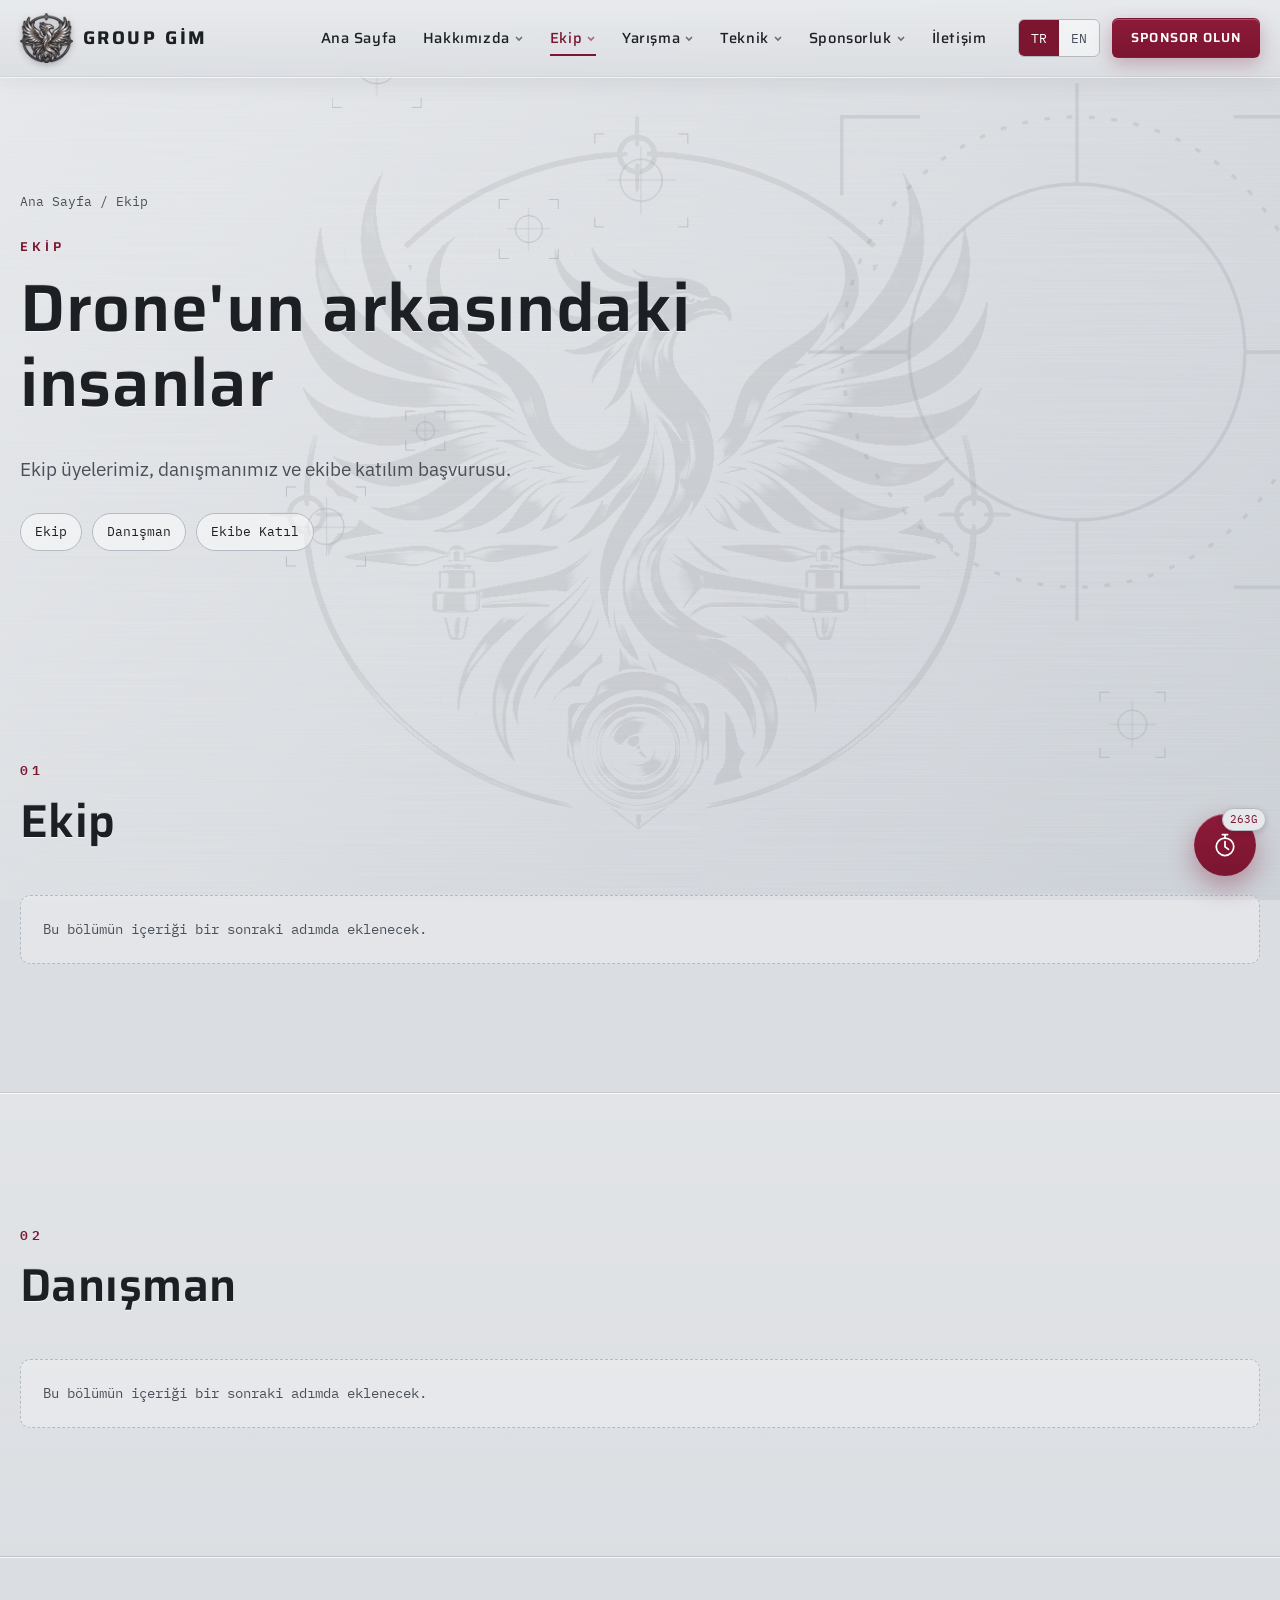
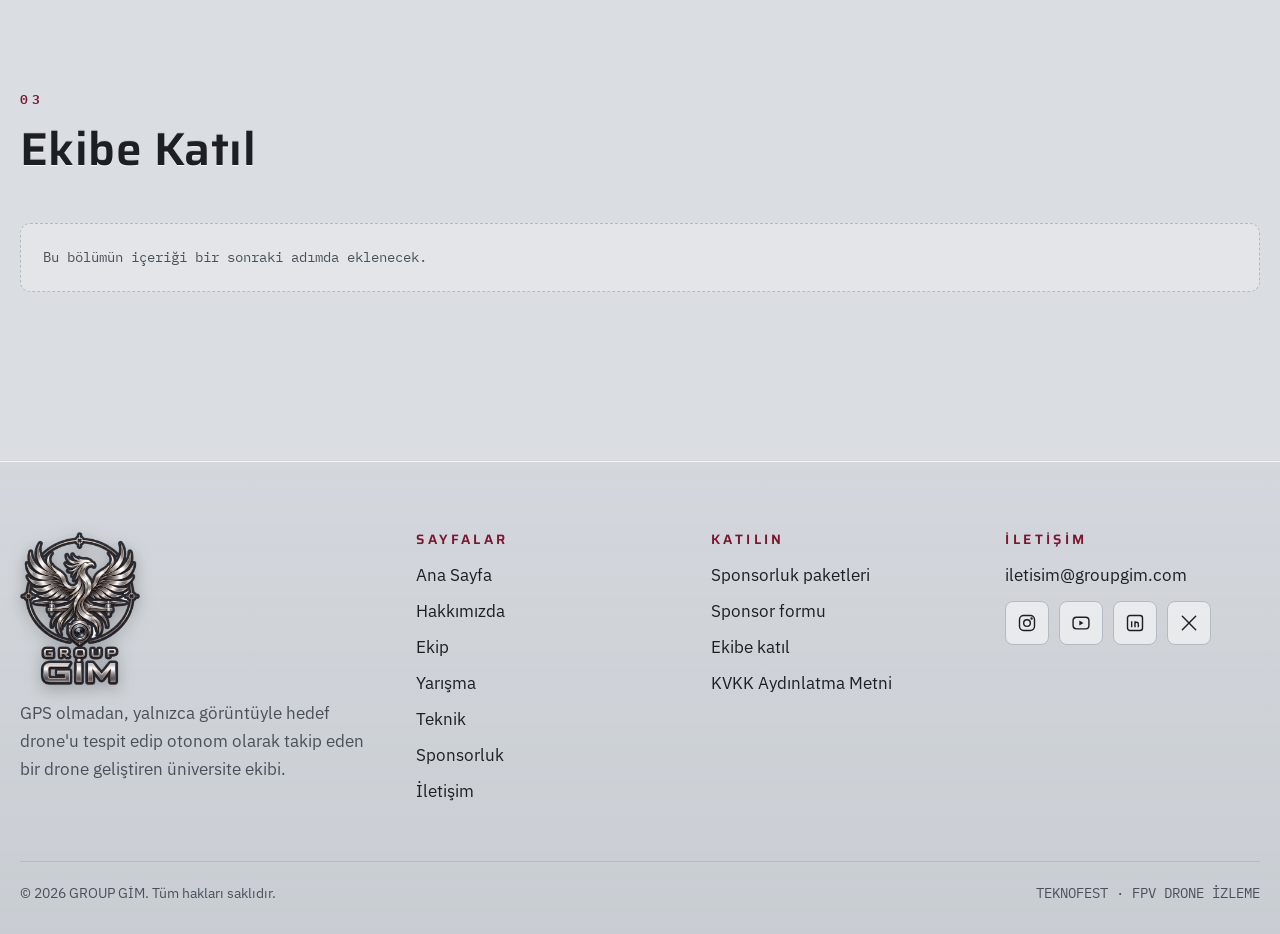
==== ekip.html @ 303fec77 "Website update" ====
<!doctype html>
<html lang="tr" data-lang="tr" class="no-js">
<head>
  <meta charset="utf-8">
  <meta name="viewport" content="width=device-width, initial-scale=1">
  <title data-en="Team — GROUP GİM">Ekip — GROUP GİM</title>
  <meta name="description" content="Ekip üyelerimiz, danışmanımız ve ekibe katılım başvurusu." data-en-content="Our team members, our advisor and how to join us.">
  <link rel="icon" type="image/png" href="assets/favicon-64.png">
  <link rel="apple-touch-icon" href="assets/apple-touch-icon.png">
  <link rel="preconnect" href="https://fonts.googleapis.com">
  <link rel="preconnect" href="https://fonts.gstatic.com" crossorigin>
  <link rel="stylesheet" href="https://fonts.googleapis.com/css2?family=IBM+Plex+Mono:wght@400;500&family=IBM+Plex+Sans:wght@400;500;600&family=Saira:wght@500;600;700&display=swap">
  <link rel="stylesheet" href="css/style.css">
  <script src="js/site.js" defer></script>
</head>
<body data-page="team">
<header id="site-header"></header>

<main>
  <section class="page-hero">
    <svg class="big-reticle" viewBox="0 0 100 100" fill="none" stroke="currentColor" stroke-width=".6" aria-hidden="true"><circle cx="50" cy="50" r="30"/><circle cx="50" cy="50" r="42" stroke-dasharray="1 3"/><path d="M50 2v18M50 80v18M2 50h18M80 50h18"/><path d="M8 22V8h14M78 8h14v14M92 78v14H78M22 92H8V78"/></svg>
    <div class="container">
      <nav class="breadcrumb" aria-label="Konum" data-en-aria-label="Breadcrumb"><a href="index.html" data-en="Home">Ana Sayfa</a> / <span data-en="Team">Ekip</span></nav>
      <span class="eyebrow" data-en="Team">Ekip</span>
      <h1 data-en="The people behind the drone">Drone'un arkasındaki insanlar</h1>
      <p class="lead" data-en="Our team members, our advisor and how to join us.">Ekip üyelerimiz, danışmanımız ve ekibe katılım başvurusu.</p>
      <div class="subnav"><a href="#ekip" data-en="Team">Ekip</a><a href="#danisman" data-en="Advisor">Danışman</a><a href="#ekibe-katil" data-en="Join the Team">Ekibe Katıl</a></div>
    </div>
  </section>

  <section class="section" id="ekip">
    <div class="container">
      <div class="section-head" data-reveal>
        <span class="eyebrow mono">01</span>
        <h2 data-en="Team">Ekip</h2>
      </div>
      <div class="todo" data-reveal data-en="This section will be filled in the next step.">Bu bölümün içeriği bir sonraki adımda eklenecek.</div>
    </div>
  </section>
  <section class="section section--alt" id="danisman">
    <div class="container">
      <div class="section-head" data-reveal>
        <span class="eyebrow mono">02</span>
        <h2 data-en="Advisor">Danışman</h2>
      </div>
      <div class="todo" data-reveal data-en="This section will be filled in the next step.">Bu bölümün içeriği bir sonraki adımda eklenecek.</div>
    </div>
  </section>
  <section class="section" id="ekibe-katil">
    <div class="container">
      <div class="section-head" data-reveal>
        <span class="eyebrow mono">03</span>
        <h2 data-en="Join the Team">Ekibe Katıl</h2>
      </div>
      <div class="todo" data-reveal data-en="This section will be filled in the next step.">Bu bölümün içeriği bir sonraki adımda eklenecek.</div>
    </div>
  </section>
</main>

<footer id="site-footer"></footer>
</body>
</html>
---- css/style.css ----
/* =========================================================
   GROUP GİM — Tasarım sistemi
   Fırçalanmış çelik zemin + koyu kiraz vurgu
   ========================================================= */

:root {
  /* Çelik tonları */
  --steel-light: #E6E8EB;
  --steel: #DADDE1;
  --steel-dark: #C9CED5;
  --border: #B4BAC2;
  --iron: #8E959E;          /* sadece ikon / süs için (metin için kontrast yetersiz) */
  --text-muted: #4A5059;    /* ikincil metin */
  --graphite: #1C1F24;      /* ana metin */

  /* Vurgu */
  --cherry: #7B1530;
  --cherry-hover: #5E0F24;
  --cherry-tint: #F1E3E7;

  /* Yazı tipleri */
  --font-head: "Saira", "Segoe UI", sans-serif;
  --font-body: "IBM Plex Sans", "Segoe UI", sans-serif;
  --font-mono: "IBM Plex Mono", ui-monospace, monospace;

  /* Ölçüler */
  --container: 1240px;
  --radius: 10px;
  --header-h: 76px;
  --ease: cubic-bezier(.2, .7, .2, 1);

  /* Fırçalanmış metal dokusu (SVG gürültü, yatay çizgiler) */
  --brushed: url("data:image/svg+xml,%3Csvg xmlns='http://www.w3.org/2000/svg' width='700' height='700'%3E%3Cfilter id='n'%3E%3CfeTurbulence type='fractalNoise' baseFrequency='0.003 0.85' numOctaves='2' seed='7' stitchTiles='stitch'/%3E%3CfeColorMatrix type='saturate' values='0'/%3E%3C/filter%3E%3Crect width='100%25' height='100%25' filter='url(%23n)' opacity='0.55'/%3E%3C/svg%3E");
}

/* ---------- Temel ---------- */
*, *::before, *::after { box-sizing: border-box; }
html { scroll-behavior: smooth; scroll-padding-top: calc(var(--header-h) + 16px); }
body {
  margin: 0;
  font-family: var(--font-body);
  font-size: 17px;
  line-height: 1.65;
  color: var(--graphite);
  background-color: var(--steel);
  background-image:
    var(--brushed),
    linear-gradient(135deg, var(--steel-light) 0%, var(--steel) 45%, var(--steel-dark) 100%);
  background-attachment: fixed;
  background-blend-mode: soft-light, normal;
  -webkit-font-smoothing: antialiased;
  overflow-x: hidden;
}
img { max-width: 100%; display: block; }
[hidden] { display: none !important; }
a { color: var(--cherry); text-decoration: none; }
a:hover { color: var(--cherry-hover); }
:focus-visible { outline: 2px solid var(--cherry); outline-offset: 3px; border-radius: 4px; }

h1, h2, h3, h4 {
  font-family: var(--font-head);
  font-weight: 600;
  line-height: 1.12;
  margin: 0 0 .5em;
  letter-spacing: .01em;
  /* kazınmış metal etkisi */
  text-shadow: 0 1px 0 rgba(255,255,255,.75), 0 -1px 0 rgba(0,0,0,.08);
}
h1 { font-size: clamp(2.4rem, 5.2vw, 4.4rem); }
h2 { font-size: clamp(1.9rem, 3.6vw, 3rem); }
h3 { font-size: 1.3rem; }
p { margin: 0 0 1em; }

.container { width: min(100% - 32px, var(--container)); margin-inline: auto; }
.section { position: relative; padding: clamp(72px, 10vw, 140px) 0; }
.section--tight { padding: clamp(48px, 7vw, 96px) 0; }
.section--alt {
  background: linear-gradient(180deg, rgba(255,255,255,.22), rgba(255,255,255,.06));
}
/* İşlenmiş metal ayırıcı çizgi */
.section + .section::before {
  content: ""; position: absolute; top: 0; left: 0; right: 0; height: 2px;
  background: linear-gradient(180deg, rgba(28,31,36,.14) 0 1px, rgba(255,255,255,.8) 1px 2px);
}

.eyebrow {
  display: inline-block;
  font-family: var(--font-head);
  font-size: .8rem; font-weight: 600;
  letter-spacing: .3em; text-transform: uppercase;
  color: var(--cherry);
  margin-bottom: 14px;
}
.lead { font-size: 1.2rem; color: var(--text-muted); max-width: 640px; }
.muted { color: var(--text-muted); }
.mono { font-family: var(--font-mono); }
.center { text-align: center; }
.center .lead { margin-inline: auto; }
.section-head { margin-bottom: 48px; }

/* ---------- Butonlar ---------- */
.btn {
  position: relative; overflow: hidden;
  display: inline-flex; align-items: center; gap: 10px;
  min-height: 48px; padding: 12px 26px;
  font-family: var(--font-head); font-weight: 600; font-size: .95rem;
  letter-spacing: .08em; text-transform: uppercase;
  border-radius: 6px; border: 1.5px solid transparent;
  cursor: pointer; transition: background .25s, color .25s, transform .25s var(--ease), box-shadow .25s;
}
.btn--primary {
  background: linear-gradient(180deg, #8C1A38, var(--cherry));
  color: #fff;
  box-shadow: inset 0 1px 0 rgba(255,255,255,.25), 0 6px 18px rgba(123,21,48,.28);
}
.btn--primary:hover { background: var(--cherry-hover); color: #fff; transform: translateY(-2px); }
/* metalik parlama */
.btn--primary::after {
  content: ""; position: absolute; top: 0; bottom: 0; left: -60%; width: 40%;
  background: linear-gradient(100deg, transparent, rgba(255,255,255,.35), transparent);
  transform: skewX(-20deg); transition: left .6s var(--ease);
}
.btn--primary:hover::after { left: 130%; }
.btn--ghost {
  background: linear-gradient(180deg, var(--steel-light), var(--steel));
  color: var(--cherry); border-color: var(--cherry);
  box-shadow: inset 0 1px 0 #fff;
}
.btn--ghost:hover { background: var(--cherry-tint); color: var(--cherry-hover); transform: translateY(-2px); }
.btn--sm { min-height: 40px; padding: 8px 18px; font-size: .82rem; }
.btn-row { display: flex; flex-wrap: wrap; gap: 14px; }

/* ---------- Paneller / kartlar ---------- */
.panel {
  position: relative;
  background: linear-gradient(180deg, #EEF0F2, #E1E4E8);
  border: 1px solid var(--border);
  border-radius: var(--radius);
  box-shadow: inset 0 1px 0 #fff, 0 8px 22px rgba(28,31,36,.08);
  padding: 28px;
  transition: transform .35s var(--ease), box-shadow .35s;
}
.panel::before { /* üst kenar kiraz çizgi (hover) */
  content: ""; position: absolute; left: 14px; right: 14px; top: -1px; height: 2px;
  background: var(--cherry); border-radius: 2px;
  transform: scaleX(0); transition: transform .35s var(--ease);
}
.panel--hover:hover { transform: translateY(-4px); box-shadow: inset 0 1px 0 #fff, 0 16px 34px rgba(28,31,36,.14); }
.panel--hover:hover::before { transform: scaleX(1); }
.panel--hover::after {   /* üzerine gelince kilitlenen köşe çerçeveleri */
  content: ""; position: absolute; inset: -16px; pointer-events: none; opacity: 0;
  --c: var(--cherry); --l: 16px; --t: 2px;
  background:
    linear-gradient(var(--c), var(--c)) top left / var(--l) var(--t),
    linear-gradient(var(--c), var(--c)) top left / var(--t) var(--l),
    linear-gradient(var(--c), var(--c)) top right / var(--l) var(--t),
    linear-gradient(var(--c), var(--c)) top right / var(--t) var(--l),
    linear-gradient(var(--c), var(--c)) bottom left / var(--l) var(--t),
    linear-gradient(var(--c), var(--c)) bottom left / var(--t) var(--l),
    linear-gradient(var(--c), var(--c)) bottom right / var(--l) var(--t),
    linear-gradient(var(--c), var(--c)) bottom right / var(--t) var(--l);
  background-repeat: no-repeat;
  transition: inset .3s cubic-bezier(.2,.9,.3,1.3), opacity .3s;
}
.panel--hover:hover::after { inset: -7px; opacity: 1; }

.grid { display: grid; gap: 24px; }
.grid-2 { grid-template-columns: repeat(2, minmax(0, 1fr)); }
.grid-3 { grid-template-columns: repeat(3, minmax(0, 1fr)); }
.grid-4 { grid-template-columns: repeat(4, minmax(0, 1fr)); }

.chip {
  display: inline-flex; align-items: center; gap: 8px;
  padding: 6px 14px; border-radius: 999px;
  font-family: var(--font-mono); font-size: .85rem;
  background: rgba(255,255,255,.55); border: 1px solid var(--border);
}
.chip--cherry { background: var(--cherry-tint); border-color: #D9B5C0; color: var(--cherry); }

/* Köşe parantezleri (takip kutusu) */
.brk {
  --c: var(--graphite); --l: 18px; --t: 2px;
  background:
    linear-gradient(var(--c), var(--c)) top left / var(--l) var(--t),
    linear-gradient(var(--c), var(--c)) top left / var(--t) var(--l),
    linear-gradient(var(--c), var(--c)) top right / var(--l) var(--t),
    linear-gradient(var(--c), var(--c)) top right / var(--t) var(--l),
    linear-gradient(var(--c), var(--c)) bottom left / var(--l) var(--t),
    linear-gradient(var(--c), var(--c)) bottom left / var(--t) var(--l),
    linear-gradient(var(--c), var(--c)) bottom right / var(--l) var(--t),
    linear-gradient(var(--c), var(--c)) bottom right / var(--t) var(--l);
  background-repeat: no-repeat;
}

/* Görsel yer tutucu */
.ph {
  position: relative;
  display: flex; flex-direction: column; align-items: center; justify-content: center; gap: 10px;
  border-radius: 6px;
  background-color: #CDD1D7;
  box-shadow: inset 0 2px 8px rgba(28,31,36,.18), inset 0 -1px 0 rgba(255,255,255,.6);
  color: var(--text-muted); font-family: var(--font-mono); font-size: .8rem; text-align: center;
  padding: 16px;
}
.ph::after { content: ""; position: absolute; inset: 10px; pointer-events: none; }
.ph.brk { --c: var(--text-muted); background-color: #CDD1D7; }
.ph svg { width: 34px; height: 34px; stroke: var(--text-muted); }
/* Fotoğraf gelene kadar: isim baş harfleri */
.avatar {
  --c: var(--cherry); --l: 20px; --t: 2px;
  position: relative; display: flex; align-items: center; justify-content: center;
  border-radius: 6px; overflow: hidden;
  background-color: #D3D7DC;
  box-shadow: inset 0 2px 10px rgba(28,31,36,.16), inset 0 -1px 0 rgba(255,255,255,.7);
}
.avatar::before {   /* arkada silik nişangâh */
  content: ""; position: absolute; width: 72%; aspect-ratio: 1; border-radius: 50%;
  border: 1px solid rgba(142,149,158,.55);
  background:
    linear-gradient(rgba(142,149,158,.45), rgba(142,149,158,.45)) center / 1px 130% no-repeat,
    linear-gradient(rgba(142,149,158,.45), rgba(142,149,158,.45)) center / 130% 1px no-repeat;
}
.avatar span {
  position: relative;
  font-family: var(--font-head); font-weight: 700; font-size: clamp(2.6rem, 5vw, 4rem);
  letter-spacing: .06em; color: var(--graphite);
  text-shadow: 0 1px 0 rgba(255,255,255,.8), 0 -1px 0 rgba(0,0,0,.12);   /* kazınmış harf */
}
.panel--hover:hover .avatar span { color: var(--cherry); transition: color .3s; }
.ratio-16x9 { aspect-ratio: 16 / 9; }
.ratio-4x5 { aspect-ratio: 4 / 5; }
.ratio-1x1 { aspect-ratio: 1 / 1; }

/* =========================================================
   ÜST MENÜ
   ========================================================= */
.site-header {
  position: sticky; top: 0; z-index: 50;
  height: var(--header-h);
  background: linear-gradient(180deg, rgba(232,234,237,.92), rgba(218,221,225,.88));
  backdrop-filter: blur(10px) saturate(1.1);
  -webkit-backdrop-filter: blur(10px) saturate(1.1);
  box-shadow: 0 1px 0 rgba(28,31,36,.16), 0 2px 0 rgba(255,255,255,.7), 0 8px 20px rgba(28,31,36,.06);
}
.site-header .container { height: 100%; display: flex; align-items: center; gap: 20px; }
.brand { display: flex; align-items: center; gap: 10px; color: var(--graphite); flex-shrink: 0; }
.brand img { height: 50px; width: auto; filter: drop-shadow(0 2px 3px rgba(0,0,0,.25)); }
.brand span { font-family: var(--font-head); font-weight: 700; font-size: 1.15rem; letter-spacing: .14em; white-space: nowrap; }
.brand:hover { color: var(--graphite); }

.nav { margin-left: auto; }
.nav > ul { list-style: none; margin: 0; padding: 0; display: flex; gap: 2px; }
.nav li { position: relative; }
.nav-link {
  display: flex; align-items: center; gap: 4px;
  padding: 10px 12px;
  font-family: var(--font-head); font-weight: 500; font-size: .92rem; letter-spacing: .04em;
  color: var(--graphite); position: relative;
}
.nav-link::after {
  content: ""; position: absolute; left: 12px; right: 12px; bottom: 4px; height: 2px;
  background: var(--cherry); transform: scaleX(0); transform-origin: left; transition: transform .3s var(--ease);
}
.nav-link:hover { color: var(--cherry); }
.nav-link:hover::after, .nav-link[aria-current="page"]::after { transform: scaleX(1); }
.nav-link[aria-current="page"] { color: var(--cherry); }
.nav-link .caret { width: 10px; height: 10px; opacity: .6; }

.dropdown {
  position: absolute; top: calc(100% + 4px); left: 0; min-width: 230px;
  list-style: none; margin: 0; padding: 8px;
  background: linear-gradient(180deg, #EEF0F2, #E1E4E8);
  border: 1px solid var(--border); border-radius: 8px;
  box-shadow: inset 0 1px 0 #fff, 0 16px 34px rgba(28,31,36,.16);
  opacity: 0; visibility: hidden; transform: translateY(6px);
  transition: opacity .2s, transform .2s var(--ease), visibility .2s;
}
.nav li:hover > .dropdown, .nav li:focus-within > .dropdown { opacity: 1; visibility: visible; transform: none; }
.dropdown a {
  display: block; padding: 9px 12px; border-radius: 5px;
  font-size: .92rem; color: var(--graphite);
}
.dropdown a:hover { background: var(--cherry-tint); color: var(--cherry); }

.header-actions { display: flex; align-items: center; gap: 12px; }
.lang-toggle {
  display: inline-flex; border: 1px solid var(--border); border-radius: 6px; overflow: hidden;
  background: rgba(255,255,255,.5);
}
.lang-toggle button {
  min-width: 40px; min-height: 36px; border: 0; background: transparent; cursor: pointer;
  font-family: var(--font-mono); font-size: .8rem; color: var(--text-muted);
}
.lang-toggle button[aria-pressed="true"] { background: var(--cherry); color: #fff; }

.menu-btn {
  display: none; width: 46px; height: 46px; border-radius: 6px;
  border: 1px solid var(--border); background: rgba(255,255,255,.5); cursor: pointer;
  align-items: center; justify-content: center;
}
.menu-btn svg { width: 22px; height: 22px; stroke: var(--graphite); }

/* Mobil menü */
.mobile-menu {
  position: fixed; inset: 0; z-index: 60;
  background-color: var(--steel);
  background-image: var(--brushed), linear-gradient(135deg, var(--steel-light), var(--steel-dark));
  background-blend-mode: soft-light, normal;
  padding: 20px 20px 40px; overflow-y: auto;
  transform: translateY(-100%); transition: transform .45s var(--ease);
  visibility: hidden;
}
.mobile-menu.open { transform: none; visibility: visible; }
.mobile-menu .mm-top { display: flex; justify-content: space-between; align-items: center; margin-bottom: 24px; }
.mobile-menu details { border-bottom: 1px solid var(--border); }
.mobile-menu summary, .mobile-menu .mm-link {
  display: flex; justify-content: space-between; align-items: center;
  padding: 16px 4px; list-style: none; cursor: pointer;
  font-family: var(--font-head); font-size: 1.5rem; font-weight: 600; color: var(--graphite);
}
.mobile-menu .mm-link { border-bottom: 1px solid var(--border); }
.mobile-menu summary::-webkit-details-marker { display: none; }
.mobile-menu details ul { list-style: none; margin: 0 0 12px; padding: 0 0 0 8px; }
.mobile-menu details a { display: block; padding: 8px 4px; color: var(--text-muted); }
.mobile-menu .btn { margin-top: 28px; width: 100%; justify-content: center; }

@media (max-width: 1180px) {
  .nav, .header-actions .btn { display: none; }
  .menu-btn { display: inline-flex; }
  .header-actions { margin-left: auto; }
}

/* =========================================================
   ARKA PLAN: SOLGUN ANKA + NİŞANGÂHLAR
   ========================================================= */
.bg-phoenix {
  position: fixed; z-index: -2; pointer-events: none;
  left: 50%; top: 52%;
  height: 82vh; aspect-ratio: 800 / 760; max-width: 96vw;
  transform: translate(-50%, -50%);
  opacity: .075;
  filter: drop-shadow(0 1px 0 rgba(255,255,255,.9));   /* çeliğe kazınmış etkisi */
}
.bg-phoenix img { position: absolute; inset: 0; width: 100%; height: 100%; }
.bg-phoenix .wing-l { transform-origin: 41% 53%; animation: flapL 4.6s ease-in-out infinite; }
.bg-phoenix .wing-r { transform-origin: 59% 53%; animation: flapR 4.6s ease-in-out infinite; }
.bg-phoenix .body   { animation: bob 4.6s ease-in-out infinite; }
@keyframes flapL { 0%,100% { transform: rotate(3deg); } 50% { transform: rotate(-9deg) translateY(4px); } }
@keyframes flapR { 0%,100% { transform: rotate(-3deg); } 50% { transform: rotate(9deg) translateY(4px); } }
@keyframes bob   { 0%,100% { transform: translateY(0); } 50% { transform: translateY(4px); } }

/* Gezinen nişangâhlar */
.reticles { position: fixed; inset: 0; z-index: -1; pointer-events: none; overflow: hidden; }
.ret { position: absolute; left: 0; top: 0; color: rgba(142,149,158,.42); will-change: transform; transition: color .3s; }
.ret i { position: absolute; width: 10px; height: 10px; border: 1.5px solid currentColor; }
.ret i:nth-child(1) { left: 0; top: 0; border-right: 0; border-bottom: 0; }
.ret i:nth-child(2) { right: 0; top: 0; border-left: 0; border-bottom: 0; }
.ret i:nth-child(3) { right: 0; bottom: 0; border-left: 0; border-top: 0; }
.ret i:nth-child(4) { left: 0; bottom: 0; border-right: 0; border-top: 0; }
.ret::before { content: ""; position: absolute; left: 50%; top: 50%; width: 46%; aspect-ratio: 1; transform: translate(-50%,-50%); border: 1px solid currentColor; border-radius: 50%; transition: opacity .3s; }
.ret::after { content: ""; position: absolute; left: 50%; top: 50%; width: 72%; height: 72%; transform: translate(-50%,-50%);
  background: linear-gradient(currentColor,currentColor) center / 1px 100% no-repeat, linear-gradient(currentColor,currentColor) center / 100% 1px no-repeat;
  opacity: .55; transition: opacity .3s; }
.ret b { position: absolute; left: 0; top: -19px; font: 500 10px var(--font-mono); letter-spacing: .2em; color: #fff; background: var(--cherry); padding: 1px 6px; opacity: 0; transition: opacity .2s; }
.ret.lock { color: var(--cherry); }
.ret.lock::before, .ret.lock::after { opacity: 0; }
.ret.lock b { opacity: 1; }

/* =========================================================
   SCROLL ANİMASYONLARI
   ========================================================= */
[data-reveal] { opacity: 0; transform: translateY(28px); transition: opacity .8s var(--ease), transform .8s var(--ease); }
[data-reveal].in { opacity: 1; transform: none; }
[data-reveal-delay="1"] { transition-delay: .1s; }
[data-reveal-delay="2"] { transition-delay: .2s; }
[data-reveal-delay="3"] { transition-delay: .3s; }
[data-reveal-delay="4"] { transition-delay: .4s; }
.no-js [data-reveal] { opacity: 1; transform: none; }

/* =========================================================
   İÇ SAYFA BAŞLIĞI
   ========================================================= */
.page-hero { position: relative; padding: clamp(64px, 9vw, 120px) 0 clamp(48px, 6vw, 80px); overflow: hidden; }
.page-hero .big-reticle {
  position: absolute; right: -6%; top: 50%; width: min(52vw, 560px); transform: translateY(-50%);
  color: var(--iron); opacity: .22; pointer-events: none;
}
.page-hero h1 { max-width: 820px; }
.breadcrumb { font-family: var(--font-mono); font-size: .82rem; color: var(--text-muted); margin-bottom: 18px; }
.breadcrumb a { color: var(--text-muted); }
.breadcrumb a:hover { color: var(--cherry); }
.subnav { display: flex; flex-wrap: wrap; gap: 10px; margin-top: 28px; }
.subnav a { font-family: var(--font-mono); font-size: .82rem; padding: 7px 14px; border-radius: 999px; border: 1px solid var(--border); background: rgba(255,255,255,.5); color: var(--graphite); }
.subnav a:hover { border-color: var(--cherry); color: var(--cherry); }

/* =========================================================
   ALT BİLGİ
   ========================================================= */
.site-footer {
  position: relative; margin-top: 40px; padding: 72px 0 28px;
  background: linear-gradient(180deg, rgba(201,206,213,.35), rgba(180,186,194,.45));
  box-shadow: inset 0 1px 0 rgba(28,31,36,.14), inset 0 2px 0 rgba(255,255,255,.7);
}
.footer-grid { display: grid; grid-template-columns: 1.4fr 1fr 1fr 1fr; gap: 40px; }
.footer-brand img { width: 120px; filter: drop-shadow(0 4px 8px rgba(0,0,0,.25)); margin-bottom: 14px; }
.site-footer h4 { font-size: .85rem; letter-spacing: .25em; text-transform: uppercase; color: var(--cherry); margin-bottom: 14px; text-shadow: none; }
.site-footer ul { list-style: none; margin: 0; padding: 0; }
.site-footer li { margin-bottom: 8px; }
.site-footer a { color: var(--graphite); }
.site-footer a:hover { color: var(--cherry); }
.socials { display: flex; gap: 10px; margin-top: 12px; }
.socials a {
  width: 44px; height: 44px; border-radius: 8px; display: inline-flex; align-items: center; justify-content: center;
  border: 1px solid var(--border); background: rgba(255,255,255,.5);
}
.socials a:hover { border-color: var(--cherry); background: var(--cherry-tint); }
.socials svg { width: 20px; height: 20px; stroke: currentColor; }
.footer-bottom { margin-top: 48px; padding-top: 20px; border-top: 1px solid var(--border); display: flex; justify-content: space-between; flex-wrap: wrap; gap: 12px; font-size: .88rem; color: var(--text-muted); }

/* =========================================================
   YAPIM AŞAMASI KUTUSU (iç sayfalar)
   ========================================================= */
.todo {
  border: 1.5px dashed var(--border); border-radius: var(--radius);
  padding: 22px; color: var(--text-muted); font-family: var(--font-mono); font-size: .85rem;
  background: rgba(255,255,255,.25);
}

/* =========================================================
   DUYARLI DÜZEN
   ========================================================= */
@media (max-width: 960px) {
  .grid-3, .grid-4 { grid-template-columns: repeat(2, minmax(0, 1fr)); }
  .footer-grid { grid-template-columns: 1fr 1fr; }
}
@media (max-width: 640px) {
  body { font-size: 16px; }
  .grid-2, .grid-3 { grid-template-columns: 1fr; }
  .footer-grid { grid-template-columns: 1fr; }
  .brand span { font-size: 1rem; }
  .brand img { height: 42px; }
  .lang-toggle button { min-width: 36px; }
}

/* =========================================================
   SAĞ ALT KÖŞE: TEKNOFEST GERİ SAYIMI
   ========================================================= */
.nav-link, .header-actions .btn { white-space: nowrap; }
.cdw { position: fixed; right: 24px; bottom: 24px; z-index: 55; }
.cdw-fab {
  position: relative; width: 62px; height: 62px; border-radius: 50%; border: 0; cursor: pointer;
  display: flex; align-items: center; justify-content: center; color: #fff;
  background: linear-gradient(180deg, #8C1A38, var(--cherry));
  box-shadow: inset 0 1px 0 rgba(255,255,255,.3), 0 10px 26px rgba(123,21,48,.38);
  transition: transform .25s var(--ease), background .25s;
}
.cdw-fab:hover { background: var(--cherry-hover); transform: translateY(-2px) scale(1.04); }
.cdw-fab::before {   /* dikkat çeken nabız halkası */
  content: ""; position: absolute; inset: -6px; border-radius: 50%;
  border: 2px solid var(--cherry); opacity: 0; animation: cdwPing 3.2s ease-out infinite;
}
.cdw.open .cdw-fab::before { animation: none; }
@keyframes cdwPing { 0% { transform: scale(.85); opacity: .7; } 60%, 100% { transform: scale(1.35); opacity: 0; } }
.cdw-fab svg { width: 28px; height: 28px; position: absolute; transition: opacity .25s, transform .3s var(--ease); }
.cdw-x { opacity: 0; transform: rotate(-90deg); }
.cdw.open .cdw-ic { opacity: 0; transform: rotate(90deg); }
.cdw.open .cdw-x { opacity: 1; transform: none; }
.cdw-badge {
  position: absolute; top: -6px; right: -10px;
  padding: 2px 7px; border-radius: 999px;
  font-family: var(--font-mono); font-size: .7rem; line-height: 1.5;
  background: var(--steel-light); color: var(--cherry); border: 1px solid var(--border);
  box-shadow: 0 2px 6px rgba(28,31,36,.18);
}
.cdw-panel {
  position: absolute; right: 0; bottom: 78px; width: 300px;
  padding: 18px 18px 16px; border-radius: 12px;
  background: linear-gradient(180deg, #EEF0F2, #E1E4E8);
  border: 1px solid var(--border);
  box-shadow: inset 0 1px 0 #fff, 0 20px 44px rgba(28,31,36,.22);
  transform-origin: bottom right;
  opacity: 0; visibility: hidden; transform: translateY(10px) scale(.92);
  transition: opacity .25s, transform .3s var(--ease), visibility .25s;
}
.cdw-panel::before { content: ""; position: absolute; left: 16px; right: 16px; top: -1px; height: 2px; background: var(--cherry); border-radius: 2px; }
.cdw.open .cdw-panel { opacity: 1; visibility: visible; transform: none; }
.cdw-head { display: flex; justify-content: space-between; align-items: center; }
.cdw-title { font-family: var(--font-head); font-weight: 600; font-size: .78rem; letter-spacing: .28em; color: var(--cherry); }
.cdw-close { width: 34px; height: 34px; margin: -6px -8px 0 0; border: 0; border-radius: 6px; background: transparent; cursor: pointer; color: var(--text-muted); }
.cdw-close:hover { background: var(--cherry-tint); color: var(--cherry); }
.cdw-close svg { width: 18px; height: 18px; stroke: currentColor; }
.cdw-sub { margin: 2px 0 14px; font-size: .92rem; color: var(--text-muted); }
.cdw-grid { display: grid; grid-template-columns: repeat(4, minmax(0, 1fr)); gap: 8px; }
.cdw-box {
  padding: 10px 4px 8px; text-align: center; border-radius: 8px;
  background: rgba(255,255,255,.6); border: 1px solid var(--border);
}
.cdw-box b { display: block; font-family: var(--font-mono); font-weight: 500; font-size: 1.45rem; line-height: 1.1; color: var(--graphite); font-variant-numeric: tabular-nums; }
.cdw-box:first-child b { color: var(--cherry); }
.cdw-box span { display: block; margin-top: 4px; font-size: .62rem; letter-spacing: .14em; text-transform: uppercase; color: var(--text-muted); }
.cdw-note { margin: 12px 0 6px; font-family: var(--font-mono); font-size: .76rem; color: var(--text-muted); }
.cdw-link { font-family: var(--font-head); font-weight: 600; font-size: .9rem; }
@media (max-width: 640px) {
  .cdw { right: 16px; bottom: 16px; }
  .cdw-fab { width: 56px; height: 56px; }
  .cdw-panel { width: min(300px, calc(100vw - 32px)); bottom: 70px; }
}
/* Giriş animasyonu sırasında gizli */
.intro-running .cdw { opacity: 0; pointer-events: none; }

/* Hareket azaltma tercihi */
@media (prefers-reduced-motion: reduce) {
  *, *::before, *::after { animation-duration: .001ms !important; animation-iteration-count: 1 !important; transition-duration: .001ms !important; scroll-behavior: auto !important; }
  [data-reveal] { opacity: 1; transform: none; }
  .reticles { display: none; }
}
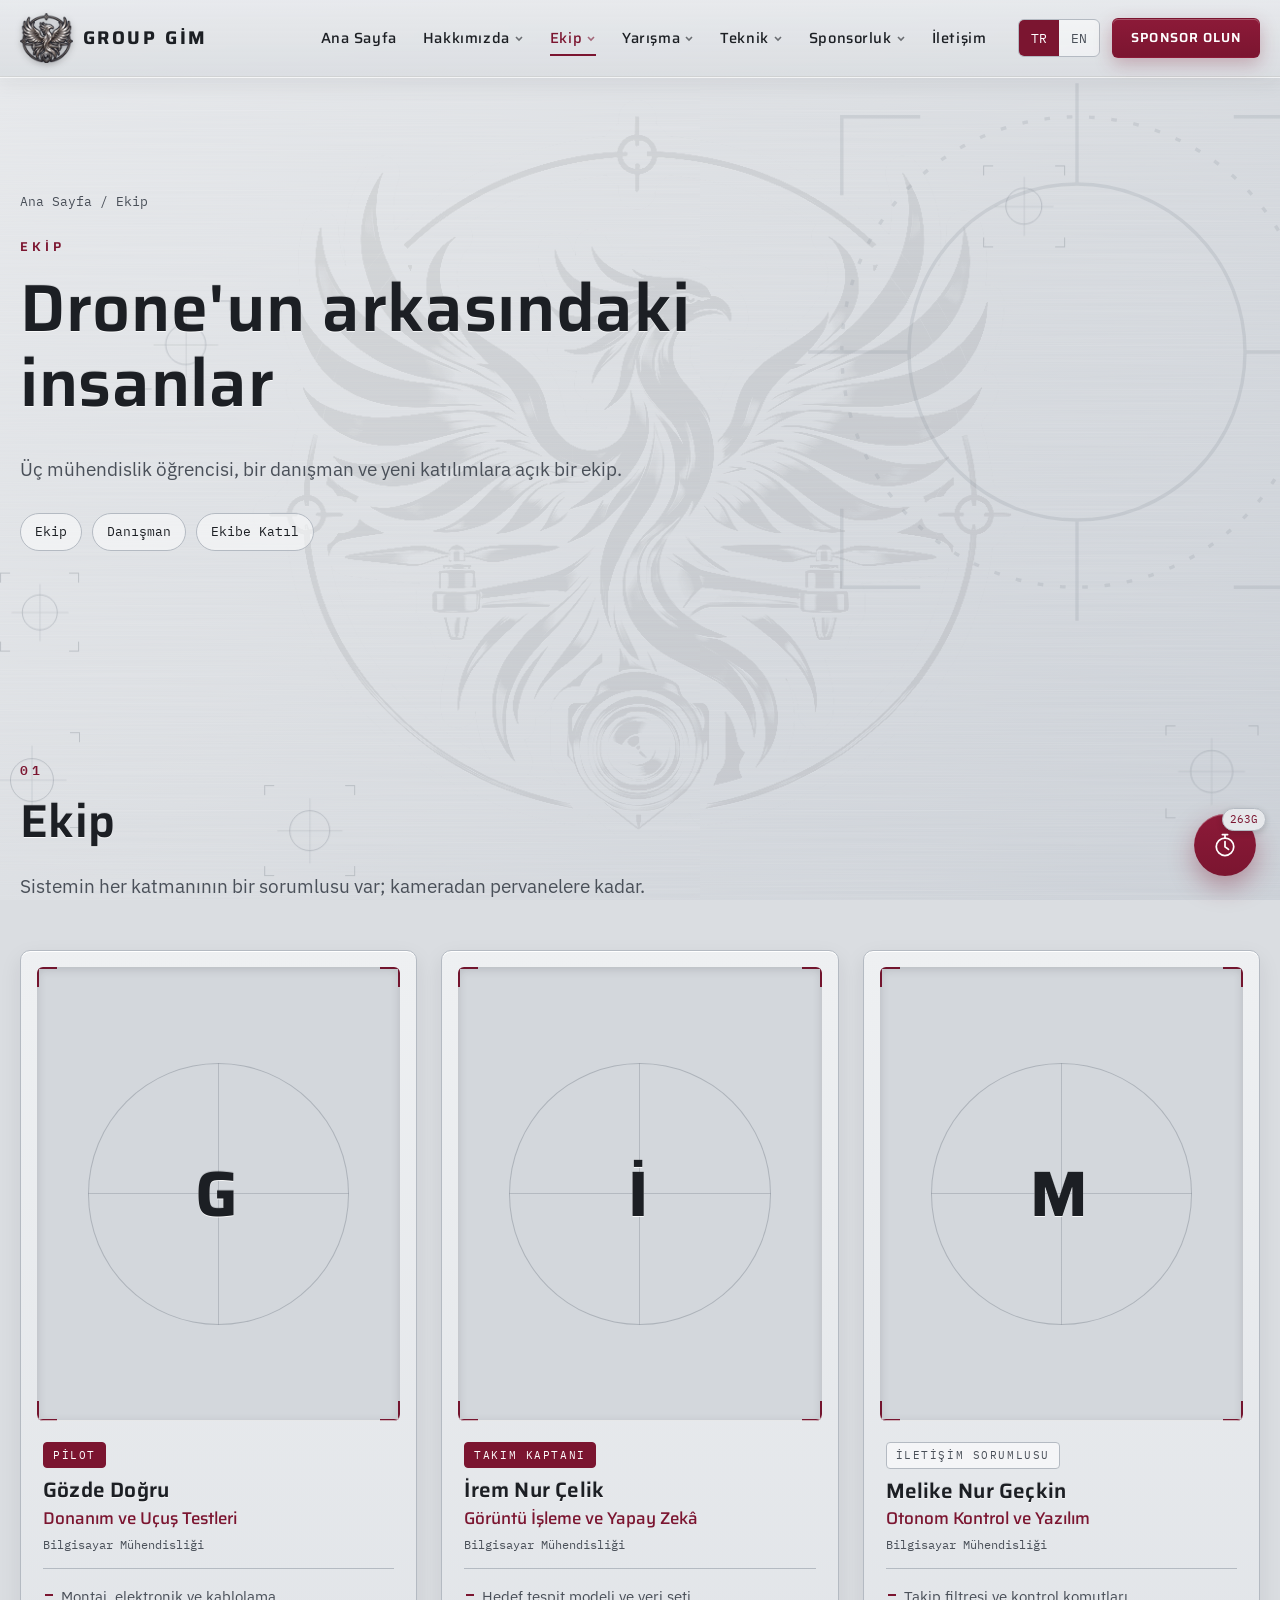
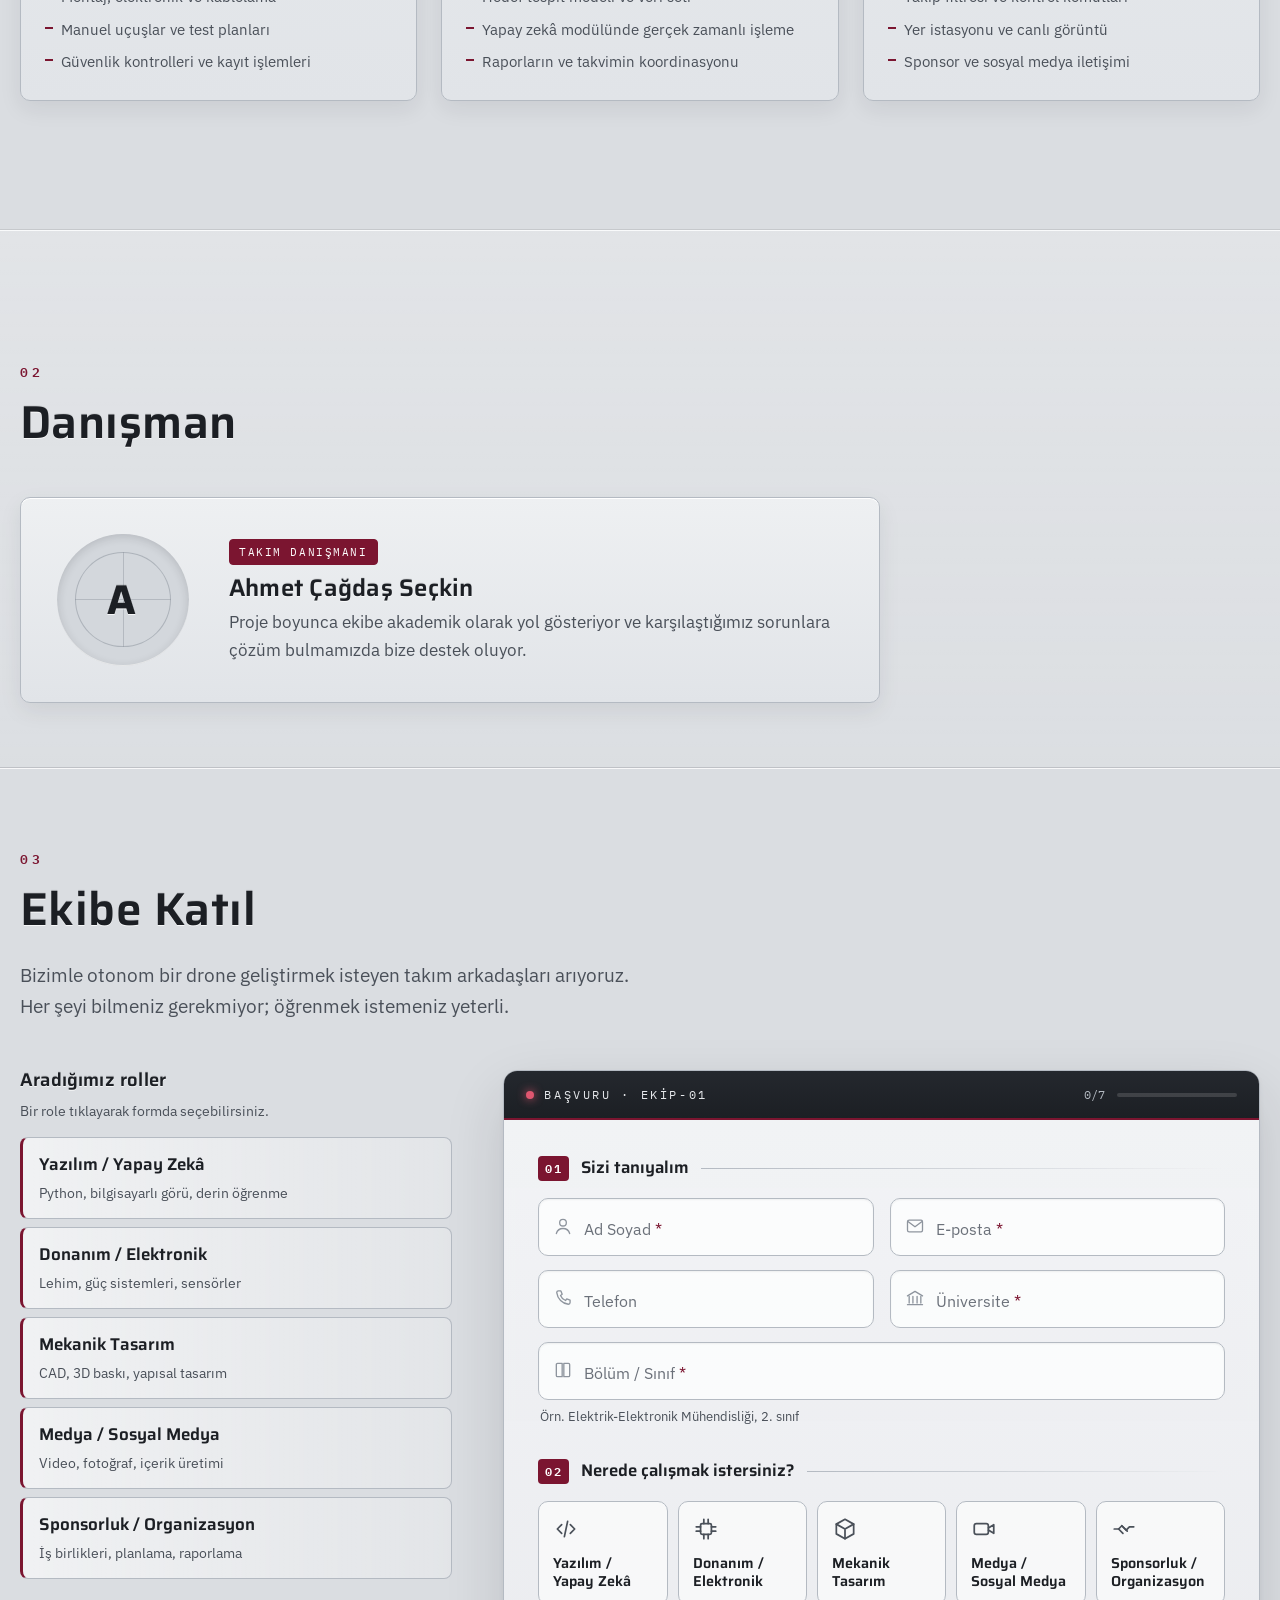
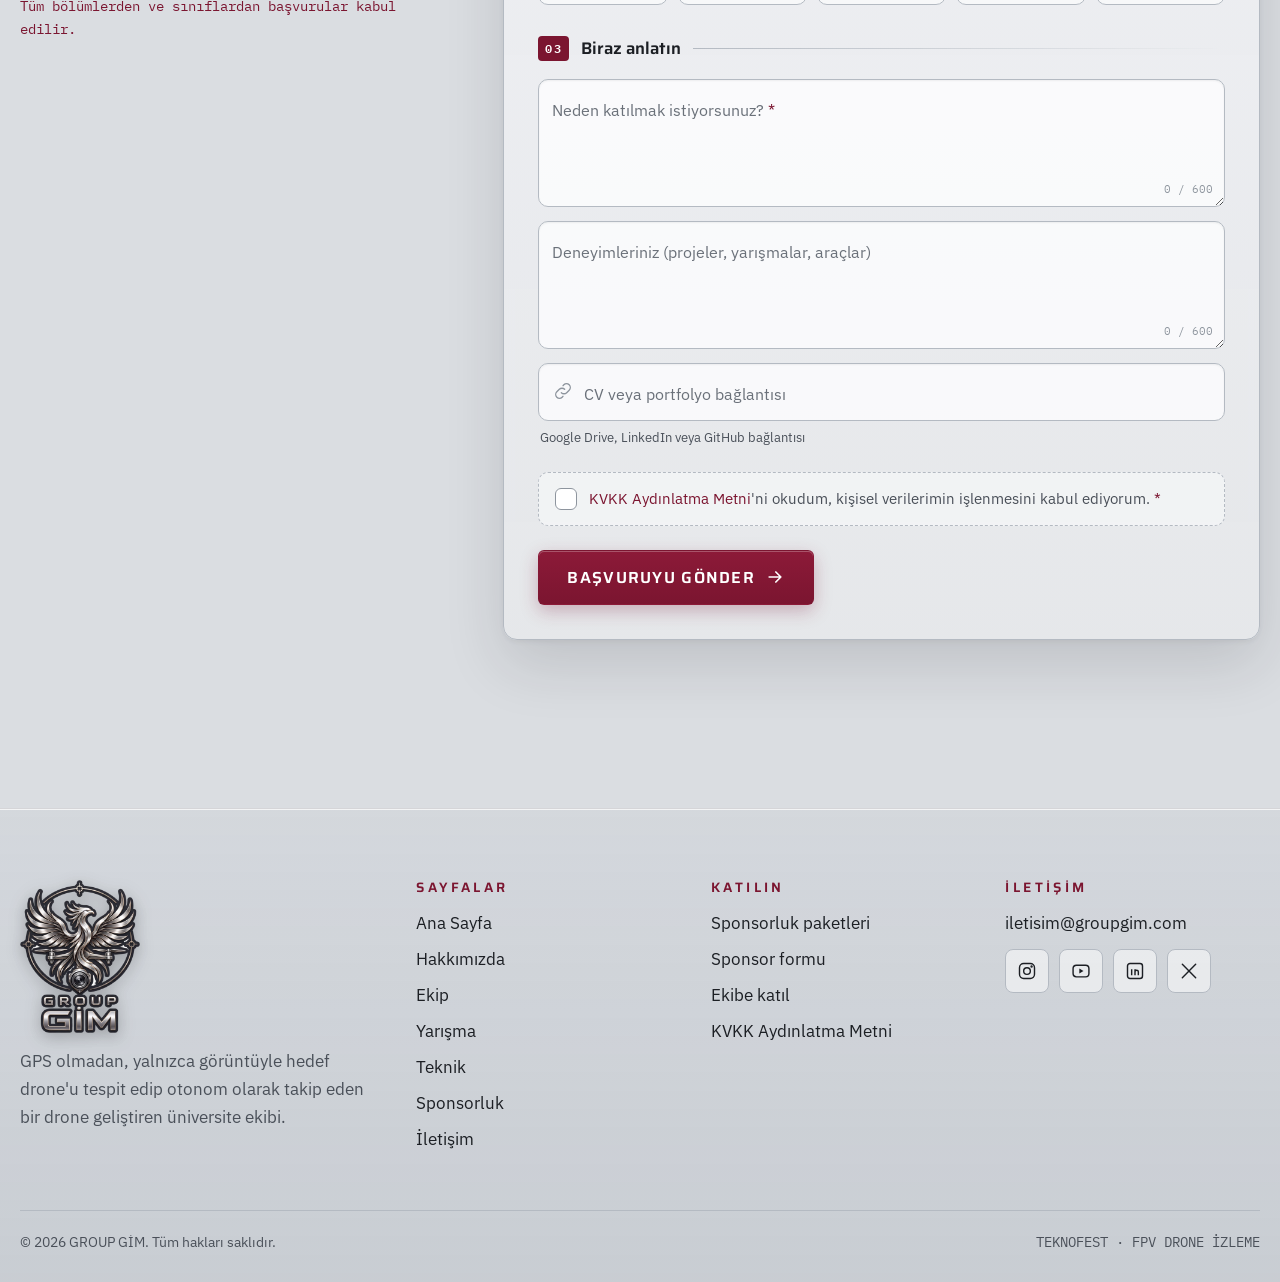
==== commit fdf2d9e4: "ekip,teknik,yarışma kısımları yapıldı." ====
--- a/ekip.html
+++ b/ekip.html
@@ -4,59 +4,299 @@
   <meta charset="utf-8">
   <meta name="viewport" content="width=device-width, initial-scale=1">
   <title data-en="Team — GROUP GİM">Ekip — GROUP GİM</title>
-  <meta name="description" content="Ekip üyelerimiz, danışmanımız ve ekibe katılım başvurusu." data-en-content="Our team members, our advisor and how to join us.">
+  <meta name="description" content="GROUP GİM ekip üyeleri, görev dağılımı, danışmanımız ve ekibe katılım başvuru formu."
+        data-en-content="GROUP GİM team members, roles, our advisor and the application form to join the team.">
   <link rel="icon" type="image/png" href="assets/favicon-64.png">
   <link rel="apple-touch-icon" href="assets/apple-touch-icon.png">
   <link rel="preconnect" href="https://fonts.googleapis.com">
   <link rel="preconnect" href="https://fonts.gstatic.com" crossorigin>
   <link rel="stylesheet" href="https://fonts.googleapis.com/css2?family=IBM+Plex+Mono:wght@400;500&family=IBM+Plex+Sans:wght@400;500;600&family=Saira:wght@500;600;700&display=swap">
   <link rel="stylesheet" href="css/style.css">
+  <link rel="stylesheet" href="css/pages.css">
   <script src="js/site.js" defer></script>
+  <script src="js/forms.js" defer></script>
 </head>
 <body data-page="team">
 <header id="site-header"></header>
 
 <main>
+
+  <!-- ============ SAYFA BAŞLIĞI ============ -->
   <section class="page-hero">
     <svg class="big-reticle" viewBox="0 0 100 100" fill="none" stroke="currentColor" stroke-width=".6" aria-hidden="true"><circle cx="50" cy="50" r="30"/><circle cx="50" cy="50" r="42" stroke-dasharray="1 3"/><path d="M50 2v18M50 80v18M2 50h18M80 50h18"/><path d="M8 22V8h14M78 8h14v14M92 78v14H78M22 92H8V78"/></svg>
     <div class="container">
       <nav class="breadcrumb" aria-label="Konum" data-en-aria-label="Breadcrumb"><a href="index.html" data-en="Home">Ana Sayfa</a> / <span data-en="Team">Ekip</span></nav>
       <span class="eyebrow" data-en="Team">Ekip</span>
       <h1 data-en="The people behind the drone">Drone'un arkasındaki insanlar</h1>
-      <p class="lead" data-en="Our team members, our advisor and how to join us.">Ekip üyelerimiz, danışmanımız ve ekibe katılım başvurusu.</p>
-      <div class="subnav"><a href="#ekip" data-en="Team">Ekip</a><a href="#danisman" data-en="Advisor">Danışman</a><a href="#ekibe-katil" data-en="Join the Team">Ekibe Katıl</a></div>
+      <p class="lead" data-en="Three engineering students, one advisor and room for more.">Üç mühendislik öğrencisi, bir danışman ve yeni katılımlara açık bir ekip.</p>
+      <div class="subnav">
+        <a href="#ekip" data-en="Team">Ekip</a>
+        <a href="#danisman" data-en="Advisor">Danışman</a>
+        <a href="#ekibe-katil" data-en="Join the Team">Ekibe Katıl</a>
+      </div>
     </div>
   </section>
 
+  <!-- ============ 01 EKİP ============ -->
   <section class="section" id="ekip">
     <div class="container">
       <div class="section-head" data-reveal>
         <span class="eyebrow mono">01</span>
         <h2 data-en="Team">Ekip</h2>
-      </div>
-      <div class="todo" data-reveal data-en="This section will be filled in the next step.">Bu bölümün içeriği bir sonraki adımda eklenecek.</div>
+        <p class="lead" data-en="Every layer of the system has an owner — from the camera to the propellers.">Sistemin her katmanının bir sorumlusu var; kameradan pervanelere kadar.</p>
+      </div>
+
+      <div class="grid grid-3 crew">
+         <article class="panel panel--hover crew-card" data-reveal data-reveal-delay="2">
+          <div class="avatar brk ratio-4x5" aria-hidden="true"><span>G</span></div>
+          <div class="crew-body">
+            <div class="crew-tags"><span class="tag tag--key" data-en="Pilot">Pilot</span></div>
+            <h3>Gözde Doğru</h3>
+            <p class="crew-role" data-en="Hardware &amp; Flight Tests">Donanım ve Uçuş Testleri</p>
+            <p class="crew-dept mono" data-en="Computer Engineering">Bilgisayar Mühendisliği</p>
+            <ul class="crew-list">
+              <li data-en="Assembly, electronics and wiring">Montaj, elektronik ve kablolama</li>
+              <li data-en="Manual flights and test campaigns">Manuel uçuşlar ve test planları</li>
+              <li data-en="Safety checks and registrations">Güvenlik kontrolleri ve kayıt işlemleri</li>
+            </ul>
+          </div>
+        </article>
+
+
+        <article class="panel panel--hover crew-card" data-reveal data-reveal-delay="1">
+          <div class="avatar brk ratio-4x5" aria-hidden="true"><span>İ</span></div>
+          <div class="crew-body">
+            <div class="crew-tags"><span class="tag tag--key" data-en="Team Captain">Takım Kaptanı</span></div>
+            <h3>İrem Nur Çelik</h3>
+            <p class="crew-role" data-en="Image Processing &amp; AI">Görüntü İşleme ve Yapay Zekâ</p>
+            <p class="crew-dept mono" data-en="Computer Engineering">Bilgisayar Mühendisliği</p>
+            <ul class="crew-list">
+              <li data-en="Target detection model and dataset">Hedef tespit modeli ve veri seti</li>
+              <li data-en="Real-time processing on the AI module">Yapay zekâ modülünde gerçek zamanlı işleme</li>
+              <li data-en="Coordinating reports and the schedule">Raporların ve takvimin koordinasyonu</li>
+            </ul>
+          </div>
+        </article>
+
+        <article class="panel panel--hover crew-card" data-reveal data-reveal-delay="3">
+          <div class="avatar brk ratio-4x5" aria-hidden="true"><span>M</span></div>
+          <div class="crew-body">
+            <div class="crew-tags"><span class="tag" data-en="Communications Lead">İletişim Sorumlusu</span></div>
+            <h3>Melike Nur Geçkin</h3>
+            <p class="crew-role" data-en="Autonomous Control &amp; Software">Otonom Kontrol ve Yazılım</p>
+            <p class="crew-dept mono" data-en="Computer Engineering">Bilgisayar Mühendisliği</p>
+            <ul class="crew-list">
+              <li data-en="Tracking filter and control commands">Takip filtresi ve kontrol komutları</li>
+              <li data-en="Ground station and live video">Yer istasyonu ve canlı görüntü</li>
+              <li data-en="Sponsor and social media communication">Sponsor ve sosyal medya iletişimi</li>
+            </ul>
+          </div>
+        </article>
+      </div>
     </div>
   </section>
+
+  <!-- ============ 02 DANIŞMAN ============ -->
   <section class="section section--alt" id="danisman">
     <div class="container">
       <div class="section-head" data-reveal>
         <span class="eyebrow mono">02</span>
         <h2 data-en="Advisor">Danışman</h2>
       </div>
-      <div class="todo" data-reveal data-en="This section will be filled in the next step.">Bu bölümün içeriği bir sonraki adımda eklenecek.</div>
+      <article class="panel advisor" data-reveal>
+        <div class="avatar avatar--round" aria-hidden="true"><span>A</span></div>
+        <div>
+          <span class="tag tag--key" data-en="Team Advisor">Takım Danışmanı</span>
+          <h3>Ahmet Çağdaş Seçkin</h3>
+          <p class="muted" data-en="Guides the team academically throughout the project and helps us find solutions to the problems we face.">Proje boyunca ekibe akademik olarak yol gösteriyor ve karşılaştığımız sorunlara çözüm bulmamızda bize destek oluyor.</p>
+        </div>
+      </article>
     </div>
   </section>
+
+  <!-- ============ 03 EKİBE KATIL ============ -->
   <section class="section" id="ekibe-katil">
     <div class="container">
       <div class="section-head" data-reveal>
         <span class="eyebrow mono">03</span>
         <h2 data-en="Join the Team">Ekibe Katıl</h2>
-      </div>
-      <div class="todo" data-reveal data-en="This section will be filled in the next step.">Bu bölümün içeriği bir sonraki adımda eklenecek.</div>
+        <p class="lead" data-en="We are looking for teammates who want to build an autonomous drone with us. You don't need to know everything — you need to want to learn.">Bizimle otonom bir drone geliştirmek isteyen takım arkadaşları arıyoruz. Her şeyi bilmeniz gerekmiyor; öğrenmek istemeniz yeterli.</p>
+      </div>
+
+            <div class="join">
+        <aside class="join-roles" data-reveal>
+          <h3 data-en="Roles we are looking for">Aradığımız roller</h3>
+          <p class="muted small" data-en="Click a role to select it in the form.">Bir role tıklayarak formda seçebilirsiniz.</p>
+          <ul class="roles">
+            <li><button type="button" class="role-btn" data-pick="Yazılım / Yapay Zekâ">
+              <b data-en="Software / AI">Yazılım / Yapay Zekâ</b>
+              <span data-en="Python, computer vision, deep learning">Python, bilgisayarlı görü, derin öğrenme</span>
+            </button></li>
+            <li><button type="button" class="role-btn" data-pick="Donanım / Elektronik">
+              <b data-en="Hardware / Electronics">Donanım / Elektronik</b>
+              <span data-en="Soldering, power systems, sensors">Lehim, güç sistemleri, sensörler</span>
+            </button></li>
+            <li><button type="button" class="role-btn" data-pick="Mekanik Tasarım">
+              <b data-en="Mechanical Design">Mekanik Tasarım</b>
+              <span data-en="CAD, 3D printing, structural design">CAD, 3D baskı, yapısal tasarım</span>
+            </button></li>
+            <li><button type="button" class="role-btn" data-pick="Medya / Sosyal Medya">
+              <b data-en="Media / Social Media">Medya / Sosyal Medya</b>
+              <span data-en="Video, photography, content">Video, fotoğraf, içerik üretimi</span>
+            </button></li>
+            <li><button type="button" class="role-btn" data-pick="Sponsorluk / Organizasyon">
+              <b data-en="Sponsorship / Organisation">Sponsorluk / Organizasyon</b>
+              <span data-en="Partnerships, planning, reports">İş birlikleri, planlama, raporlama</span>
+            </button></li>
+          </ul>
+          <p class="note" data-en="All departments and years are welcome.">Tüm bölümlerden ve sınıflardan başvurular kabul edilir.</p>
+        </aside>
+
+        <form class="gim-form" id="join-form" data-reveal data-reveal-delay="2" novalidate
+              data-subject="GROUP GİM — Ekibe Katılım Başvurusu">
+
+          <div class="gf-head">
+            <div class="gf-title">
+              <span class="gf-dot" aria-hidden="true"></span>
+              <span class="mono" data-en="APPLICATION · TEAM-01">BAŞVURU · EKİP-01</span>
+            </div>
+            <div class="gf-progress" aria-hidden="true">
+              <span class="mono gf-count">0/7</span>
+              <span class="gf-bar"><i></i></span>
+            </div>
+          </div>
+
+          <div class="gf-body">
+            <!-- 01 Kişisel bilgiler -->
+            <div class="gf-sec"><span class="mono">01</span><span data-en="About you">Sizi tanıyalım</span></div>
+            <div class="form-grid">
+              <div class="field fl">
+                <svg class="f-ic" viewBox="0 0 24 24" aria-hidden="true"><circle cx="12" cy="8" r="4"/><path d="M4 21c1.2-4 4.3-6 8-6s6.8 2 8 6"/></svg>
+                <input id="j-name" name="ad_soyad" type="text" autocomplete="name" placeholder=" " required>
+                <label for="j-name"><span data-en="Full name">Ad Soyad</span> <i class="req">*</i></label>
+              </div>
+              <div class="field fl">
+                <svg class="f-ic" viewBox="0 0 24 24" aria-hidden="true"><rect x="3" y="5" width="18" height="14" rx="2"/><path d="M3.5 6.5 12 13l8.5-6.5"/></svg>
+                <input id="j-email" name="eposta" type="email" autocomplete="email" placeholder=" " required>
+                <label for="j-email"><span data-en="Email">E-posta</span> <i class="req">*</i></label>
+              </div>
+              <div class="field fl">
+                <svg class="f-ic" viewBox="0 0 24 24" aria-hidden="true"><path d="M6.5 3.5h3l1.5 4-2 1.5a11 11 0 0 0 6 6l1.5-2 4 1.5v3a2 2 0 0 1-2 2A16 16 0 0 1 4.5 5.5a2 2 0 0 1 2-2z"/></svg>
+                <input id="j-phone" name="telefon" type="tel" autocomplete="tel" placeholder=" ">
+                <label for="j-phone"><span data-en="Phone">Telefon</span></label>
+              </div>
+              <div class="field fl">
+                <svg class="f-ic" viewBox="0 0 24 24" aria-hidden="true"><path d="M3 9.5 12 4l9 5.5"/><path d="M5 10v8M9.5 10v8M14.5 10v8M19 10v8M3 20h18"/></svg>
+                <input id="j-uni" name="universite" type="text" placeholder=" " required>
+                <label for="j-uni"><span data-en="University">Üniversite</span> <i class="req">*</i></label>
+              </div>
+              <div class="field fl field--full">
+                <svg class="f-ic" viewBox="0 0 24 24" aria-hidden="true"><path d="M4 5.5A1.5 1.5 0 0 1 5.5 4H11v16H5.5A1.5 1.5 0 0 1 4 18.5z"/><path d="M20 5.5A1.5 1.5 0 0 0 18.5 4H13v16h5.5a1.5 1.5 0 0 0 1.5-1.5z"/></svg>
+                <input id="j-dept" name="bolum_sinif" type="text" placeholder=" " required>
+                <label for="j-dept"><span data-en="Department / Year">Bölüm / Sınıf</span> <i class="req">*</i></label>
+                <small class="hint" data-en="e.g. Electrical Engineering, 2nd year">Örn. Elektrik-Elektronik Mühendisliği, 2. sınıf</small>
+              </div>
+            </div>
+
+            <!-- 02 İlgi alanı -->
+            <div class="gf-sec"><span class="mono">02</span><span data-en="Where would you like to work?">Nerede çalışmak istersiniz?</span></div>
+            <fieldset class="field opt-field">
+              <legend class="sr-only" data-en="Area of interest">İlgi alanı</legend>
+              <div class="opt-grid">
+                <label class="opt">
+                  <input type="radio" name="ilgi_alani" value="Yazılım / Yapay Zekâ" required>
+                  <span class="opt-box">
+                    <svg viewBox="0 0 24 24" aria-hidden="true"><path d="m8 8-4 4 4 4M16 8l4 4-4 4M13.5 5l-3 14"/></svg>
+                    <b data-en="Software / AI">Yazılım / Yapay Zekâ</b>
+                  </span>
+                </label>
+                <label class="opt">
+                  <input type="radio" name="ilgi_alani" value="Donanım / Elektronik">
+                  <span class="opt-box">
+                    <svg viewBox="0 0 24 24" aria-hidden="true"><rect x="7" y="7" width="10" height="10" rx="1.5"/><path d="M10 3v4M14 3v4M10 17v4M14 17v4M3 10h4M3 14h4M17 10h4M17 14h4"/></svg>
+                    <b data-en="Hardware / Electronics">Donanım / Elektronik</b>
+                  </span>
+                </label>
+                <label class="opt">
+                  <input type="radio" name="ilgi_alani" value="Mekanik Tasarım">
+                  <span class="opt-box">
+                    <svg viewBox="0 0 24 24" aria-hidden="true"><path d="M12 3 4 7.5v9L12 21l8-4.5v-9z"/><path d="M4 7.5 12 12l8-4.5M12 12v9"/></svg>
+                    <b data-en="Mechanical Design">Mekanik Tasarım</b>
+                  </span>
+                </label>
+                <label class="opt">
+                  <input type="radio" name="ilgi_alani" value="Medya / Sosyal Medya">
+                  <span class="opt-box">
+                    <svg viewBox="0 0 24 24" aria-hidden="true"><rect x="3" y="7" width="13" height="10" rx="2"/><path d="m16 11 5-3v8l-5-3"/></svg>
+                    <b data-en="Media / Social">Medya / Sosyal Medya</b>
+                  </span>
+                </label>
+                <label class="opt">
+                  <input type="radio" name="ilgi_alani" value="Sponsorluk / Organizasyon">
+                  <span class="opt-box">
+                    <svg viewBox="0 0 24 24" aria-hidden="true"><path d="M3 12h4l3-3 4 4 3-3h4"/><path d="M7 12l4 4M10 9l5 5"/></svg>
+                    <b data-en="Sponsorship / Organisation">Sponsorluk / Organizasyon</b>
+                  </span>
+                </label>
+              </div>
+            </fieldset>
+
+            <!-- 03 Hakkınızda -->
+            <div class="gf-sec"><span class="mono">03</span><span data-en="Tell us a little">Biraz anlatın</span></div>
+            <div class="form-grid">
+              <div class="field fl field--full">
+                <textarea id="j-why" name="motivasyon" rows="3" maxlength="600" placeholder=" " required></textarea>
+                <label for="j-why"><span data-en="Why do you want to join?">Neden katılmak istiyorsunuz?</span> <i class="req">*</i></label>
+                <small class="counter mono" aria-hidden="true">0 / 600</small>
+              </div>
+              <div class="field fl field--full">
+                <textarea id="j-exp" name="deneyim" rows="3" maxlength="600" placeholder=" "></textarea>
+                <label for="j-exp"><span data-en="Experience (projects, competitions, tools)">Deneyimleriniz (projeler, yarışmalar, araçlar)</span></label>
+                <small class="counter mono" aria-hidden="true">0 / 600</small>
+              </div>
+              <div class="field fl field--full">
+                <svg class="f-ic" viewBox="0 0 24 24" aria-hidden="true"><path d="M10 14a4.5 4.5 0 0 0 6.4 0l3-3a4.5 4.5 0 0 0-6.4-6.4l-1 1"/><path d="M14 10a4.5 4.5 0 0 0-6.4 0l-3 3a4.5 4.5 0 0 0 6.4 6.4l1-1"/></svg>
+                <input id="j-cv" name="cv_baglanti" type="url" inputmode="url" placeholder=" ">
+                <label for="j-cv"><span data-en="CV or portfolio link">CV veya portfolyo bağlantısı</span></label>
+                <small class="hint" data-en="Google Drive, LinkedIn or GitHub link">Google Drive, LinkedIn veya GitHub bağlantısı</small>
+              </div>
+            </div>
+
+            <!-- spam botları için gizli alan: insanlar görmez, doldurmaz -->
+            <div class="hp" aria-hidden="true"><label for="j-web">Web</label><input id="j-web" name="_gotcha" type="text" tabindex="-1" autocomplete="off"></div>
+
+            <label class="check">
+              <input type="checkbox" name="kvkk_onay" value="evet" required>
+              <span class="check-box" aria-hidden="true"><svg viewBox="0 0 24 24"><path d="m5 12.5 4.5 4.5L19 7.5"/></svg></span>
+              <span class="check-text" data-en="I have read the &lt;a href=&quot;kvkk.html&quot; target=&quot;_blank&quot;&gt;Privacy Notice (KVKK)&lt;/a&gt; and consent to the processing of my personal data. &lt;i class=&quot;req&quot;&gt;*&lt;/i&gt;"><a href="kvkk.html" target="_blank">KVKK Aydınlatma Metni</a>'ni okudum, kişisel verilerimin işlenmesini kabul ediyorum. <i class="req">*</i></span>
+            </label>
+
+            <div class="form-foot">
+              <button class="btn btn--primary btn--submit" type="submit">
+                <span data-en="Send Application">Başvuruyu Gönder</span>
+                <svg viewBox="0 0 24 24" aria-hidden="true"><path d="M5 12h14M13 6l6 6-6 6"/></svg>
+              </button>
+              <p class="form-status" role="status" aria-live="polite"></p>
+            </div>
+          </div>
+
+          <!-- Başarılı gönderim ekranı -->
+          <div class="gf-done" tabindex="-1">
+            <div class="gf-lock" aria-hidden="true">
+              <svg viewBox="0 0 100 100"><circle cx="50" cy="50" r="30"/><path d="M50 6v16M50 78v16M6 50h16M78 50h16"/><path d="m38 51 8 8 16-17"/></svg>
+            </div>
+            <span class="mono gf-done-tag">LOCK · OK</span>
+            <h3 data-en="Application received!">Başvurunuz alındı!</h3>
+            <p class="muted" data-en="Thank you. We will review your application and get back to you by email soon.">Teşekkürler. Başvurunuzu inceleyip en kısa sürede e-posta ile dönüş yapacağız.</p>
+            <button class="btn btn--ghost gf-again" type="button" data-en="New application">Yeni başvuru</button>
+          </div>
+        </form>
+        
+      </div>
     </div>
   </section>
+
 </main>
-
 <footer id="site-footer"></footer>
 </body>
-</html>
+</html>
--- a/css/pages.css
+++ b/css/pages.css
@@ -0,0 +1,441 @@
+/* =========================================================
+   GROUP GİM — İç sayfalar (Hakkımızda, Ekip, Yarışma, Teknik...)
+   ========================================================= */
+
+.note { font-family: var(--font-mono); font-size: .85rem; color: var(--cherry); }
+.small { font-size: .88rem; }
+
+/* ---------- Hakkımızda · Biz Kimiz: ekip kimlik kartı ---------- */
+.who { align-items: start; gap: clamp(28px, 5vw, 72px); }
+.spec { padding: 26px 26px 20px; }
+.spec-head { display: flex; align-items: center; gap: 14px; padding-bottom: 16px; margin-bottom: 6px; border-bottom: 1px solid var(--border); }
+.spec-head img { width: 60px; height: auto; filter: drop-shadow(0 2px 3px rgba(0,0,0,.25)); }
+.spec-head strong { display: block; font-family: var(--font-head); font-size: 1.4rem; letter-spacing: .12em; }
+.spec-code { font-size: .72rem; letter-spacing: .2em; color: var(--text-muted); }
+.spec dl { margin: 0; }
+.spec dl div { display: grid; grid-template-columns: 110px 1fr; gap: 12px; padding: 10px 0; border-bottom: 1px dashed rgba(142,149,158,.6); }
+.spec dt { font-family: var(--font-mono); font-size: .78rem; letter-spacing: .12em; text-transform: uppercase; color: var(--text-muted); padding-top: 2px; }
+.spec dd { margin: 0; font-weight: 500; }
+.spec dd.fill-me { color: var(--text-muted); font-style: italic; }
+.spec-status { display: flex; align-items: center; gap: 10px; margin-top: 16px; font-size: .75rem; letter-spacing: .16em; color: var(--cherry); }
+.spec-status .dot { width: 8px; height: 8px; border-radius: 50%; background: var(--cherry); animation: blinkDot 1.6s steps(2) infinite; }
+@keyframes blinkDot { 50% { opacity: .2; } }
+
+/* ---------- Misyon & Vizyon ---------- */
+.mv-card { padding: clamp(28px, 4vw, 44px); }
+.mv-tag { display: inline-block; font-size: .75rem; letter-spacing: .3em; color: #fff; background: var(--cherry); padding: 4px 10px; border-radius: 4px; margin-bottom: 20px; }
+.mv-text { font-family: var(--font-head); font-weight: 500; font-size: clamp(1.25rem, 2.2vw, 1.6rem); line-height: 1.4; margin: 0; }
+
+/* ---------- Hikâyemiz: zaman çizelgesi ---------- */
+.timeline { list-style: none; margin: 0 0 24px; padding: 0; position: relative; max-width: 820px; }
+.timeline::before { content: ""; position: absolute; left: 11px; top: 8px; bottom: 8px; width: 2px; background: var(--border); }
+.tl-item { position: relative; padding: 0 0 36px 52px; }
+.tl-item::before {   /* çizelge noktası: nişangâh halkası */
+  content: ""; position: absolute; left: 0; top: 2px; width: 24px; height: 24px; border-radius: 50%;
+  background: var(--steel-light); border: 2px solid var(--border);
+  box-shadow: inset 0 0 0 5px var(--steel-light), inset 0 0 0 12px var(--border);
+}
+.tl-item.done::before { border-color: var(--graphite); box-shadow: inset 0 0 0 5px var(--steel-light), inset 0 0 0 12px var(--graphite); }
+.tl-item.now::before { border-color: var(--cherry); box-shadow: inset 0 0 0 5px var(--steel-light), inset 0 0 0 12px var(--cherry), 0 0 0 6px rgba(123,21,48,.14); animation: pulseRing 2s ease-in-out infinite; }
+@keyframes pulseRing { 50% { box-shadow: inset 0 0 0 5px var(--steel-light), inset 0 0 0 12px var(--cherry), 0 0 0 11px rgba(123,21,48,.06); } }
+.tl-item.done::after { content: ""; position: absolute; left: 11px; top: 26px; bottom: -2px; width: 2px; background: var(--graphite); }
+.tl-item.now::after { display: none; }
+.tl-date { display: block; font-size: .78rem; letter-spacing: .18em; color: var(--text-muted); margin-bottom: 4px; }
+.tl-item.now .tl-date { color: var(--cherry); }
+.tl-item h3 { margin-bottom: 6px; }
+.tl-item p { color: var(--text-muted); margin: 0; max-width: 62ch; }
+.tl-item:not(.done):not(.now) h3 { color: var(--text-muted); }
+
+/* ---------- Değerlerimiz ---------- */
+.value { padding: 26px 24px; }
+.value-ic {
+  width: 56px; height: 56px; border-radius: 50%; margin-bottom: 18px;
+  display: flex; align-items: center; justify-content: center;
+  background: linear-gradient(180deg, #F0F2F4, #D9DDE2); border: 1px solid var(--border);
+  box-shadow: inset 0 1px 0 #fff; color: var(--cherry);
+}
+.value-ic svg { width: 26px; height: 26px; }
+.value h3 { font-size: 1.15rem; }
+.value p { color: var(--text-muted); font-size: .95rem; margin: 0; }
+
+/* ---------- Neden Bu Proje? ---------- */
+.why-card { padding: clamp(26px, 4vw, 40px); }
+.why-tag { display: inline-block; font-size: .75rem; letter-spacing: .26em; color: var(--text-muted); margin-bottom: 14px; }
+.why-card p { color: var(--text-muted); margin: 0; }
+.why-card--answer { border: 1.5px solid var(--cherry); box-shadow: inset 0 1px 0 #fff, 0 0 0 4px rgba(123,21,48,.07), 0 14px 32px rgba(123,21,48,.14); }
+.why-card--answer::before { transform: scaleX(1); }
+.why-card--answer .why-tag { color: var(--cherry); }
+.pillars { list-style: none; padding: 0; margin: 28px 0 0; }
+.pillar { padding: 20px 4px 0; border-top: 2px solid var(--graphite); }
+.pillar-num { display: block; font-size: 1.25rem; font-weight: 500; letter-spacing: .08em; color: var(--cherry); margin-bottom: 8px; }
+.pillar p { color: var(--text-muted); margin: 0; }
+
+/* ---------- Sayfa sonu çağrı bandı ---------- */
+.cta-band { display: flex; align-items: center; justify-content: space-between; gap: 28px; flex-wrap: wrap; padding: clamp(28px, 4vw, 44px); }
+.cta-band h2 { margin-bottom: 6px; font-size: clamp(1.6rem, 3vw, 2.3rem); }
+.cta-band p { margin: 0; }
+
+/* ---------- Duyarlı ---------- */
+@media (max-width: 960px) {
+  .values { grid-template-columns: repeat(2, minmax(0, 1fr)); }
+}
+@media (max-width: 640px) {
+  .values { grid-template-columns: 1fr; }
+  .spec dl div { grid-template-columns: 96px 1fr; }
+  .tl-item { padding-left: 44px; }
+}
+
+/* =========================================================
+   YARIŞMA SAYFASI
+   ========================================================= */
+.src { margin-top: 18px; font-size: .76rem; letter-spacing: .04em; color: var(--text-muted); }
+.comp-intro { align-items: center; gap: clamp(28px, 5vw, 64px); }
+.facts { gap: 14px; }
+.fact { padding: 18px 18px 16px; }
+.fact b { display: block; font-size: clamp(1.5rem, 2.4vw, 2rem); font-weight: 500; color: var(--cherry); line-height: 1.1; margin-bottom: 6px; }
+.fact span { font-size: .9rem; color: var(--text-muted); }
+
+/* Görev akışı */
+.mission { list-style: none; margin: 0; padding: 0; display: grid; grid-template-columns: repeat(7, minmax(0, 1fr)); gap: 12px; counter-reset: m; position: relative; }
+.mission::before { content: ""; position: absolute; left: 4%; right: 4%; top: 15px; height: 2px; background: var(--border); }
+.m-step { position: relative; padding-top: 42px; counter-increment: m; }
+.m-step::before {
+  content: counter(m); position: absolute; left: 0; top: 0; width: 32px; height: 32px; border-radius: 50%;
+  display: flex; align-items: center; justify-content: center;
+  font-family: var(--font-mono); font-size: .85rem; background: var(--steel-light); border: 1.5px solid var(--graphite); color: var(--graphite);
+}
+.m-step.is-key::before { background: var(--cherry); border-color: var(--cherry); color: #fff; box-shadow: 0 0 0 5px rgba(123,21,48,.12); }
+.m-time { display: inline-block; font-size: .68rem; letter-spacing: .14em; padding: 2px 7px; border-radius: 4px; background: rgba(255,255,255,.6); border: 1px solid var(--border); color: var(--text-muted); margin-bottom: 8px; }
+.m-step.is-key .m-time { color: var(--cherry); border-color: #D9B5C0; background: var(--cherry-tint); }
+.m-step h3 { font-size: 1.05rem; margin-bottom: 6px; }
+.m-step p { font-size: .88rem; color: var(--text-muted); margin: 0; line-height: 1.5; }
+.callout { display: flex; gap: 14px; align-items: flex-start; margin-top: 36px; padding: 18px 20px; border-radius: var(--radius); background: var(--cherry-tint); border: 1px solid #D9B5C0; }
+.callout svg { width: 22px; height: 22px; flex-shrink: 0; color: var(--cherry); margin-top: 2px; }
+.callout p { margin: 0; color: #4A2230; }
+
+/* Kurallar */
+.rule-card h3 { padding-bottom: 12px; border-bottom: 1px solid var(--border); }
+.rule-list { list-style: none; margin: 0; padding: 0; }
+.rule-list li { position: relative; padding: 7px 0 7px 22px; color: var(--text-muted); font-size: .95rem; }
+.rule-list li::before { content: ""; position: absolute; left: 2px; top: 15px; width: 9px; height: 9px; border: 1.5px solid var(--cherry); border-radius: 50%; box-shadow: inset 0 0 0 2px var(--steel-light), inset 0 0 0 5px var(--cherry); }
+
+/* Puanlama */
+.split-bar { display: flex; gap: 6px; margin-bottom: 28px; min-height: 76px; }
+.seg { border-radius: 8px; padding: 12px 16px; display: flex; flex-direction: column; justify-content: center; }
+.seg b { font-size: 1.6rem; font-weight: 500; line-height: 1.1; }
+.seg span { font-size: .85rem; }
+.seg--a { background: linear-gradient(180deg, #EEF0F2, #E1E4E8); border: 1px solid var(--border); }
+.seg--b { background: linear-gradient(180deg, #8C1A38, var(--cherry)); color: #fff; }
+.score-tables { margin-bottom: 24px; }
+.score { width: 100%; border-collapse: collapse; }
+.score td { padding: 9px 0; border-top: 1px solid rgba(180,186,194,.7); color: var(--text-muted); }
+.score td:last-child { text-align: right; color: var(--graphite); font-weight: 500; }
+.podium { list-style: none; margin: 0; padding: 0; }
+.podium li { display: grid; grid-template-columns: 40px 1fr auto; align-items: baseline; gap: 10px; padding: 10px 0; border-top: 1px solid rgba(180,186,194,.7); }
+.podium b { font-size: 1.35rem; font-weight: 500; }
+.podium .p1 b { color: var(--cherry); }
+.podium small { color: var(--text-muted); font-size: .8rem; }
+.min-crit { border: 1.5px solid var(--cherry); }
+.min-crit::before { transform: scaleX(1); }
+.min-crit .why-tag { color: var(--cherry); }
+.min-crit p { color: var(--text-muted); margin: 0; }
+
+/* Yol haritası */
+.roadmap { gap: clamp(28px, 5vw, 64px); align-items: start; }
+.col-title { font-size: 1.05rem; letter-spacing: .04em; margin-bottom: 18px; }
+.cal { width: 100%; border-collapse: collapse; }
+.cal td { padding: 10px 0; border-top: 1px solid var(--border); vertical-align: top; }
+.cal td:first-child { width: 130px; font-size: .85rem; color: var(--cherry); }
+.cal tr:last-child td { font-weight: 600; }
+
+/* =========================================================
+   TEKNİK SAYFASI
+   ========================================================= */
+/* Mimari diyagramı */
+.arch { margin: 0; padding: clamp(20px, 3vw, 32px); border-radius: 12px; background: rgba(255,255,255,.3); border: 1px solid var(--border); }
+.arch-lane { display: flex; align-items: center; gap: 10px; flex-wrap: nowrap; }
+.lane-tag { writing-mode: vertical-rl; transform: rotate(180deg); font-size: .66rem; letter-spacing: .24em; color: var(--text-muted); padding: 6px 0; border-left: 2px solid var(--border); }
+.node {
+  flex: 1 1 0; min-width: 0; padding: 14px 14px 12px; border-radius: 8px;
+  background: linear-gradient(180deg, #EEF0F2, #E1E4E8); border: 1px solid var(--border);
+  box-shadow: inset 0 1px 0 #fff, 0 4px 12px rgba(28,31,36,.07);
+}
+.node small { display: block; font-size: .68rem; color: var(--iron); margin-bottom: 2px; }
+.node b { display: block; font-family: var(--font-head); font-weight: 600; font-size: 1rem; }
+.node span { display: block; font-family: var(--font-mono); font-size: .76rem; color: var(--text-muted); margin-top: 2px; }
+.node--key { border-color: var(--cherry); box-shadow: inset 0 1px 0 #fff, 0 0 0 3px rgba(123,21,48,.08); }
+.node--key small { color: var(--cherry); }
+.arrow { flex: 0 0 26px; height: 2px; background: var(--graphite); position: relative; }
+.arrow::after { content: ""; position: absolute; right: -1px; top: -4px; border: 5px solid transparent; border-left: 7px solid var(--graphite); border-right: 0; }
+.arch-turn { position: relative; height: 26px; width: calc(100% - 60px); margin: 4px 0 4px 30px; border-left: 2px solid var(--graphite); border-bottom: 2px solid var(--graphite); border-bottom-left-radius: 10px; }
+.arch-side { display: grid; grid-template-columns: repeat(3, minmax(0, 1fr)); gap: 10px; margin-top: 20px; padding-top: 18px; border-top: 1px dashed var(--border); }
+.node--side { background: rgba(255,255,255,.55); box-shadow: none; }
+.arch figcaption { margin-top: 16px; font-size: .78rem; color: var(--text-muted); }
+
+/* Konu blokları */
+.topic { display: grid; grid-template-columns: minmax(0, 1.3fr) minmax(0, .7fr); gap: clamp(28px, 5vw, 72px); align-items: center; }
+.topic--rev { grid-template-columns: minmax(0, .7fr) minmax(0, 1.3fr); }
+.topic--rev .topic-fig { order: -1; }
+.topic-fig { margin: 0; }
+.topic-fig figcaption { max-width: 80%; }
+.kv { list-style: none; margin: 22px 0 0; padding: 0; display: grid; gap: 0; }
+.kv li { display: grid; grid-template-columns: 120px 1fr; gap: 12px; padding: 9px 0; border-top: 1px solid var(--border); }
+.kv span { font-family: var(--font-mono); font-size: .76rem; letter-spacing: .12em; text-transform: uppercase; color: var(--text-muted); padding-top: 3px; }
+.kv b { font-weight: 500; }
+
+/* Özellik tablosu */
+.table-wrap { overflow-x: auto; border-radius: 10px; border: 1px solid var(--border); background: rgba(255,255,255,.45); }
+.specs { width: 100%; border-collapse: collapse; min-width: 560px; }
+.specs th, .specs td { text-align: left; padding: 12px 16px; border-top: 1px solid rgba(180,186,194,.7); }
+.specs th { border-top: 0; font-family: var(--font-mono); font-size: .75rem; letter-spacing: .14em; text-transform: uppercase; color: var(--text-muted); background: rgba(201,206,213,.35); }
+.specs td:first-child { font-weight: 600; width: 22%; }
+.specs td:last-child { color: var(--text-muted); font-size: .92rem; }
+.ok { display: inline-block; padding: 2px 9px; border-radius: 999px; font-size: .8rem; background: var(--cherry-tint); color: var(--cherry); border: 1px solid #D9B5C0; }
+.refs { margin-top: 40px; }
+.refs h3 { font-size: 1.05rem; }
+.refs ol { margin: 0; padding-left: 22px; color: var(--text-muted); font-size: .95rem; }
+.refs li { margin-bottom: 6px; }
+
+/* Duyarlı: yarışma + teknik */
+@media (max-width: 1100px) {
+  .mission { grid-template-columns: repeat(4, minmax(0, 1fr)); row-gap: 28px; }
+  .mission::before { display: none; }
+}
+@media (max-width: 960px) {
+  .topic, .topic--rev { grid-template-columns: 1fr; }
+  .topic--rev .topic-fig { order: 0; }
+  .topic-fig { max-width: 360px; }
+  .arch-lane { flex-direction: column; align-items: stretch; }
+  .lane-tag { writing-mode: horizontal-tb; transform: none; border-left: 0; border-bottom: 2px solid var(--border); padding: 0 0 4px; }
+    .arrow { flex: 0 0 18px; width: 2px; height: 18px; margin: 0 auto; }
+  .arrow::after { right: -4px; top: auto; bottom: -1px; border: 5px solid transparent; border-top: 7px solid var(--graphite); border-bottom: 0; }
+  .arch-turn { display: none; }
+  .arch-lane + .arch-turn + .arch-lane { margin-top: 18px; }
+  .arch-side { grid-template-columns: 1fr; }
+}
+@media (max-width: 640px) {
+  .mission { grid-template-columns: repeat(2, minmax(0, 1fr)); }
+  .facts { grid-template-columns: repeat(2, minmax(0, 1fr)); }
+  .split-bar { flex-direction: column; }
+  .kv li { grid-template-columns: 96px 1fr; }
+}
+/* =========================================================
+   EKİP SAYFASI
+   ========================================================= */
+.tag { display: inline-block; font-family: var(--font-mono); font-size: .7rem; letter-spacing: .14em; text-transform: uppercase; padding: 3px 9px; border-radius: 4px; border: 1px solid var(--border); background: rgba(255,255,255,.6); color: var(--text-muted); }
+.tag--key { background: var(--cherry); border-color: var(--cherry); color: #fff; }
+
+.crew-card { padding: 16px 16px 22px; display: flex; flex-direction: column; }
+.crew-card .avatar { margin-bottom: 18px; }
+.crew-body { padding: 0 6px; }
+.crew-tags { margin-bottom: 10px; }
+.crew-card h3 { margin-bottom: 2px; font-size: 1.3rem; }
+.crew-role { font-family: var(--font-head); font-weight: 500; color: var(--cherry); margin: 0 0 2px; }
+.crew-dept { font-size: .78rem; color: var(--text-muted); margin: 0 0 14px; }
+.crew-list { list-style: none; margin: 0; padding: 12px 0 0; border-top: 1px solid var(--border); }
+.crew-list li { position: relative; padding: 4px 0 4px 18px; font-size: .92rem; color: var(--text-muted); }
+.crew-list li::before { content: ""; position: absolute; left: 2px; top: 13px; width: 8px; height: 2px; background: var(--cherry); }
+
+.advisor { display: flex; align-items: center; gap: clamp(20px, 4vw, 40px); max-width: 860px; padding: clamp(24px, 4vw, 36px); }
+.avatar--round { flex: 0 0 auto; width: 132px; height: 132px; border-radius: 50%; background-image: none; }
+.avatar--round span { font-size: 2.6rem; }
+.advisor h3 { font-size: 1.5rem; margin: 10px 0 6px; }
+.advisor p { margin: 0; }
+/* Danışman ile form arasındaki boşluğu daralt */
+#danisman { padding-bottom: clamp(40px, 5vw, 64px); }
+#ekibe-katil { padding-top: clamp(56px, 6vw, 88px); }
+/* Ekibe katıl */
+.join { display: grid; grid-template-columns: minmax(0, .8fr) minmax(0, 1.4fr); gap: clamp(24px, 4vw, 56px); align-items: start; }
+.join-roles h3 { font-size: 1.15rem; }
+.roles { list-style: none; margin: 0 0 16px; padding: 0; }
+.roles li { padding: 12px 0 12px 16px; border-top: 1px solid var(--border); border-left: 2px solid var(--cherry); margin-bottom: 4px; background: linear-gradient(90deg, rgba(255,255,255,.45), transparent); }
+.roles b { display: block; font-family: var(--font-head); font-weight: 600; }
+.roles span { font-size: .9rem; color: var(--text-muted); }
+
+/* =========================================================
+   FORMLAR (Ekip, Sponsorluk, İletişim) — modern konsol görünümü
+   ========================================================= */
+.sr-only { position: absolute; width: 1px; height: 1px; padding: 0; margin: -1px; overflow: hidden; clip: rect(0 0 0 0); white-space: nowrap; border: 0; }
+
+.gim-form {
+  position: relative; overflow: hidden;
+  border-radius: 14px;
+  background: linear-gradient(180deg, rgba(244,245,247,.92), rgba(230,232,235,.9));
+  border: 1px solid var(--border);
+  box-shadow: inset 0 1px 0 #fff, 0 24px 60px rgba(28,31,36,.14), 0 2px 6px rgba(28,31,36,.06);
+  backdrop-filter: blur(6px);
+}
+
+/* Koyu konsol başlığı + doluluk göstergesi */
+.gf-head {
+  display: flex; align-items: center; justify-content: space-between; gap: 16px;
+  padding: 14px 22px;
+  background: linear-gradient(180deg, #24282E, var(--graphite));
+  color: #E6E8EB;
+  border-bottom: 2px solid var(--cherry);
+}
+.gf-title { display: flex; align-items: center; gap: 10px; font-size: .74rem; letter-spacing: .22em; }
+.gf-dot { width: 8px; height: 8px; border-radius: 50%; background: #E0566F; box-shadow: 0 0 10px #E0566F; animation: blinkDot 1.6s steps(2) infinite; }
+.gf-progress { display: flex; align-items: center; gap: 12px; }
+.gf-count { font-size: .74rem; color: #B4BAC2; min-width: 34px; text-align: right; }
+.gf-bar { position: relative; width: 120px; height: 4px; border-radius: 4px; background: rgba(255,255,255,.14); overflow: hidden; }
+.gf-bar i { position: absolute; inset: 0 auto 0 0; width: 0; background: linear-gradient(90deg, #9C2242, #E0566F); border-radius: 4px; transition: width .45s var(--ease); }
+.gim-form.is-complete .gf-count { color: #fff; }
+
+.gf-body { padding: clamp(22px, 3.5vw, 34px); }
+.gf-sec { display: flex; align-items: center; gap: 12px; margin: 30px 0 16px; font-family: var(--font-head); font-weight: 600; font-size: 1.05rem; }
+.gf-sec:first-child { margin-top: 0; }
+.gf-sec .mono { font-size: .72rem; letter-spacing: .1em; color: #fff; background: var(--cherry); padding: 3px 7px; border-radius: 4px; }
+.gf-sec::after { content: ""; flex: 1; height: 1px; background: linear-gradient(90deg, var(--border), transparent); }
+
+.form-grid { display: grid; grid-template-columns: repeat(2, minmax(0, 1fr)); gap: 14px 16px; }
+.field { position: relative; display: flex; flex-direction: column; gap: 6px; min-width: 0; }
+.field--full { grid-column: 1 / -1; }
+
+/* Kayan etiketli alanlar */
+.fl input, .fl textarea {
+  width: 100%; height: 58px; padding: 24px 14px 8px 46px;
+  font: inherit; font-size: 1rem; color: var(--graphite);
+  background: rgba(255,255,255,.72);
+  border: 1px solid var(--border); border-radius: 10px;
+  box-shadow: inset 0 1px 2px rgba(28,31,36,.06);
+  transition: border-color .2s, box-shadow .2s, background .2s;
+}
+.fl textarea { height: auto; min-height: 118px; padding: 28px 14px 26px; resize: vertical; line-height: 1.5; }
+.fl label {
+  position: absolute; left: 46px; top: 19px;
+  font-size: .98rem; color: #6B717A; pointer-events: none;
+  transform-origin: left top; transition: transform .2s var(--ease), color .2s, top .2s var(--ease);
+  white-space: nowrap; overflow: hidden; text-overflow: ellipsis; max-width: calc(100% - 60px);
+}
+.fl textarea + label { left: 14px; }
+.fl input:focus + label, .fl input:not(:placeholder-shown) + label,
+.fl textarea:focus + label, .fl textarea:not(:placeholder-shown) + label {
+  top: 9px; transform: scale(.76); color: var(--cherry); font-weight: 500;
+}
+.fl input:not(:focus):not(:placeholder-shown) + label,
+.fl textarea:not(:focus):not(:placeholder-shown) + label { color: var(--text-muted); }
+.f-ic { position: absolute; left: 15px; top: 18px; width: 20px; height: 20px; fill: none; stroke: #8E959E; stroke-width: 1.6; stroke-linecap: round; stroke-linejoin: round; pointer-events: none; transition: stroke .2s; }
+.fl:focus-within .f-ic { stroke: var(--cherry); }
+.fl input:hover, .fl textarea:hover { border-color: #9AA1AA; }
+.fl input:focus, .fl textarea:focus { outline: none; background: #fff; border-color: var(--cherry); box-shadow: 0 0 0 4px rgba(123,21,48,.12); }
+.req { font-style: normal; color: var(--cherry); }
+.hint { font-size: .8rem; color: var(--text-muted); padding-left: 2px; }
+.counter { position: absolute; right: 12px; top: auto; bottom: 8px; font-size: .7rem; color: #8E959E; pointer-events: none; }
+.counter.is-near { color: var(--cherry); }
+
+/* Doğrulama */
+.err { display: flex; align-items: center; gap: 6px; font-size: .8rem; color: #A3122F; }
+.err:empty { display: none; }
+.err::before { content: "!"; display: inline-flex; align-items: center; justify-content: center; width: 15px; height: 15px; border-radius: 50%; background: #A3122F; color: #fff; font-size: .65rem; font-weight: 700; }
+.invalid.fl input, .invalid.fl textarea { border-color: #A3122F; background: #FDF4F6; }
+.invalid .f-ic { stroke: #A3122F; }
+.fl.is-valid input:not(:focus), .fl.is-valid textarea:not(:focus) { border-color: #9DB5A6; }
+.fl.is-valid::after {   /* yeşil onay işareti */
+  content: ""; position: absolute; right: 16px; top: 22px; width: 10px; height: 5px;
+  border-left: 2px solid #2E7D4F; border-bottom: 2px solid #2E7D4F; transform: rotate(-45deg);
+}
+.fl.is-valid:has(textarea)::after { display: none; }
+
+/* İlgi alanı kartları */
+.opt-field { border: 0; margin: 0; padding: 0; min-width: 0; }
+.opt-grid { display: grid; grid-template-columns: repeat(5, minmax(0, 1fr)); gap: 10px; }
+.opt { position: relative; cursor: pointer; display: block; }
+.opt input { position: absolute; opacity: 0; width: 1px; height: 1px; }
+.opt-box {
+  height: 100%; min-height: 104px;
+  display: flex; flex-direction: column; align-items: flex-start; justify-content: space-between; gap: 12px;
+  padding: 14px; border-radius: 10px;
+  background: rgba(255,255,255,.6); border: 1px solid var(--border);
+  transition: border-color .2s, background .2s, transform .2s var(--ease), box-shadow .2s;
+}
+.opt-box svg { width: 26px; height: 26px; fill: none; stroke: var(--text-muted); stroke-width: 1.6; stroke-linecap: round; stroke-linejoin: round; transition: stroke .2s; }
+.opt-box b { font-family: var(--font-head); font-weight: 600; font-size: .9rem; line-height: 1.25; }
+.opt:hover .opt-box { border-color: #9AA1AA; transform: translateY(-2px); }
+.opt input:focus-visible + .opt-box { outline: 2px solid var(--cherry); outline-offset: 3px; }
+.opt input:checked + .opt-box {
+  background: linear-gradient(180deg, #8C1A38, var(--cherry)); border-color: var(--cherry); color: #fff;
+  box-shadow: 0 10px 22px rgba(123,21,48,.28);
+}
+.opt input:checked + .opt-box svg { stroke: #fff; }
+.opt input:checked + .opt-box::after {   /* seçili köşe işareti */
+  content: ""; position: absolute; top: 12px; right: 12px; width: 18px; height: 18px; border-radius: 50%;
+  background: #fff url("data:image/svg+xml,%3Csvg xmlns='http://www.w3.org/2000/svg' viewBox='0 0 24 24'%3E%3Cpath d='m6 12.5 4 4 8-9' fill='none' stroke='%237B1530' stroke-width='3' stroke-linecap='round' stroke-linejoin='round'/%3E%3C/svg%3E") center / 12px no-repeat;
+}
+.invalid .opt-box { border-color: #D98A9A; }
+
+/* Rol listesindeki butonlar */
+.roles li { padding: 0; border: 0; background: none; margin-bottom: 8px; }
+.role-btn {
+  width: 100%; text-align: left; cursor: pointer; font: inherit; color: inherit;
+  padding: 12px 14px 12px 16px; border-radius: 8px;
+  border: 1px solid var(--border); border-left: 3px solid var(--cherry);
+  background: linear-gradient(90deg, rgba(255,255,255,.6), rgba(255,255,255,.25));
+  transition: background .2s, transform .2s var(--ease), border-color .2s;
+}
+.role-btn:hover { background: var(--cherry-tint); transform: translateX(4px); }
+.role-btn.is-picked { background: var(--cherry-tint); border-color: #D9B5C0; border-left-color: var(--cherry); }
+.role-btn b { display: block; font-family: var(--font-head); font-weight: 600; }
+.role-btn span { font-size: .88rem; color: var(--text-muted); }
+
+/* Özel onay kutusu */
+.check { position: relative; display: flex; gap: 12px; align-items: flex-start; margin-top: 24px; padding: 14px 16px; border-radius: 10px; background: rgba(255,255,255,.45); border: 1px dashed var(--border); font-size: .92rem; color: var(--text-muted); cursor: pointer; flex-wrap: wrap; }
+.check input { position: absolute; opacity: 0; width: 1px; height: 1px; }
+.check-box { flex: 0 0 22px; height: 22px; margin-top: 1px; border-radius: 6px; border: 1.5px solid #8E959E; background: #fff; display: flex; align-items: center; justify-content: center; transition: background .2s, border-color .2s; }
+.check-box svg { width: 15px; height: 15px; fill: none; stroke: #fff; stroke-width: 3; stroke-linecap: round; stroke-linejoin: round; stroke-dasharray: 24; stroke-dashoffset: 24; transition: stroke-dashoffset .3s var(--ease) .05s; }
+.check input:checked + .check-box { background: var(--cherry); border-color: var(--cherry); }
+.check input:checked + .check-box svg { stroke-dashoffset: 0; }
+.check input:focus-visible + .check-box { outline: 2px solid var(--cherry); outline-offset: 3px; }
+.check-text { flex: 1; min-width: 0; }
+.check .err { flex-basis: 100%; padding-left: 34px; }
+.check.invalid { border-color: #D98A9A; background: #FDF4F6; }
+.hp { position: absolute; left: -9999px; width: 1px; height: 1px; overflow: hidden; }
+
+/* Gönder butonu */
+.form-foot { display: flex; align-items: center; gap: 18px; flex-wrap: wrap; margin-top: 24px; }
+.btn--submit { min-height: 54px; padding: 14px 28px; font-size: 1rem; }
+.btn--submit svg { width: 20px; height: 20px; fill: none; stroke: currentColor; stroke-width: 2; stroke-linecap: round; stroke-linejoin: round; transition: transform .25s var(--ease); }
+.btn--submit:hover svg { transform: translateX(4px); }
+.btn--submit.is-loading { pointer-events: none; opacity: .85; }
+.btn--submit.is-loading svg { display: none; }
+.btn--submit.is-loading::before { content: ""; width: 18px; height: 18px; border-radius: 50%; border: 2px solid rgba(255,255,255,.35); border-top-color: #fff; animation: spin .7s linear infinite; order: 2; }
+@keyframes spin { to { transform: rotate(360deg); } }
+.form-status { margin: 0; font-size: .92rem; }
+.form-status.is-ok { color: #1F6B3A; }
+.form-status.is-error { color: #A3122F; }
+
+/* Başarılı gönderim ekranı */
+.gf-done { display: none; text-align: center; padding: clamp(40px, 6vw, 72px) 24px; outline: none; }
+.gim-form.is-done .gf-body { display: none; }
+.gim-form.is-done .gf-done { display: block; animation: doneIn .5s var(--ease); }
+@keyframes doneIn { from { opacity: 0; transform: translateY(12px); } }
+.gf-lock { width: 112px; height: 112px; margin: 0 auto 18px; }
+.gf-lock svg { width: 100%; height: 100%; fill: none; stroke: var(--cherry); stroke-width: 3; stroke-linecap: round; stroke-linejoin: round; }
+.gf-lock circle { stroke-dasharray: 189; stroke-dashoffset: 189; }
+.gf-lock path:last-child { stroke-width: 5; stroke-dasharray: 40; stroke-dashoffset: 40; }
+.gim-form.is-done .gf-lock circle { animation: draw .7s var(--ease) .1s forwards; }
+.gim-form.is-done .gf-lock path:last-child { animation: draw .4s var(--ease) .7s forwards; }
+.gim-form.is-done .gf-lock { animation: lockPop .5s var(--ease) .6s; }
+@keyframes draw { to { stroke-dashoffset: 0; } }
+@keyframes lockPop { 50% { transform: scale(1.08); } }
+.gf-done-tag { display: inline-block; font-size: .72rem; letter-spacing: .24em; color: #fff; background: var(--cherry); padding: 3px 9px; border-radius: 4px; margin-bottom: 14px; }
+.gf-done h3 { font-size: 1.6rem; }
+.gf-done p { max-width: 42ch; margin: 0 auto 22px; }
+
+@media (max-width: 1100px) {
+  .opt-grid { grid-template-columns: repeat(3, minmax(0, 1fr)); }
+}
+@media (max-width: 960px) {
+  .join { grid-template-columns: 1fr; }
+}
+@media (max-width: 640px) {
+  .form-grid { grid-template-columns: 1fr; }
+  .opt-grid { grid-template-columns: repeat(2, minmax(0, 1fr)); }
+  .opt:last-child { grid-column: span 2; }
+  .opt-box { min-height: 92px; }
+  .gf-head { padding: 12px 16px; }
+  .gf-bar { width: 70px; }
+  .advisor { flex-direction: column; align-items: flex-start; }
+  .avatar--round { width: 104px; height: 104px; }
+  .btn--submit { width: 100%; justify-content: center; }
+}
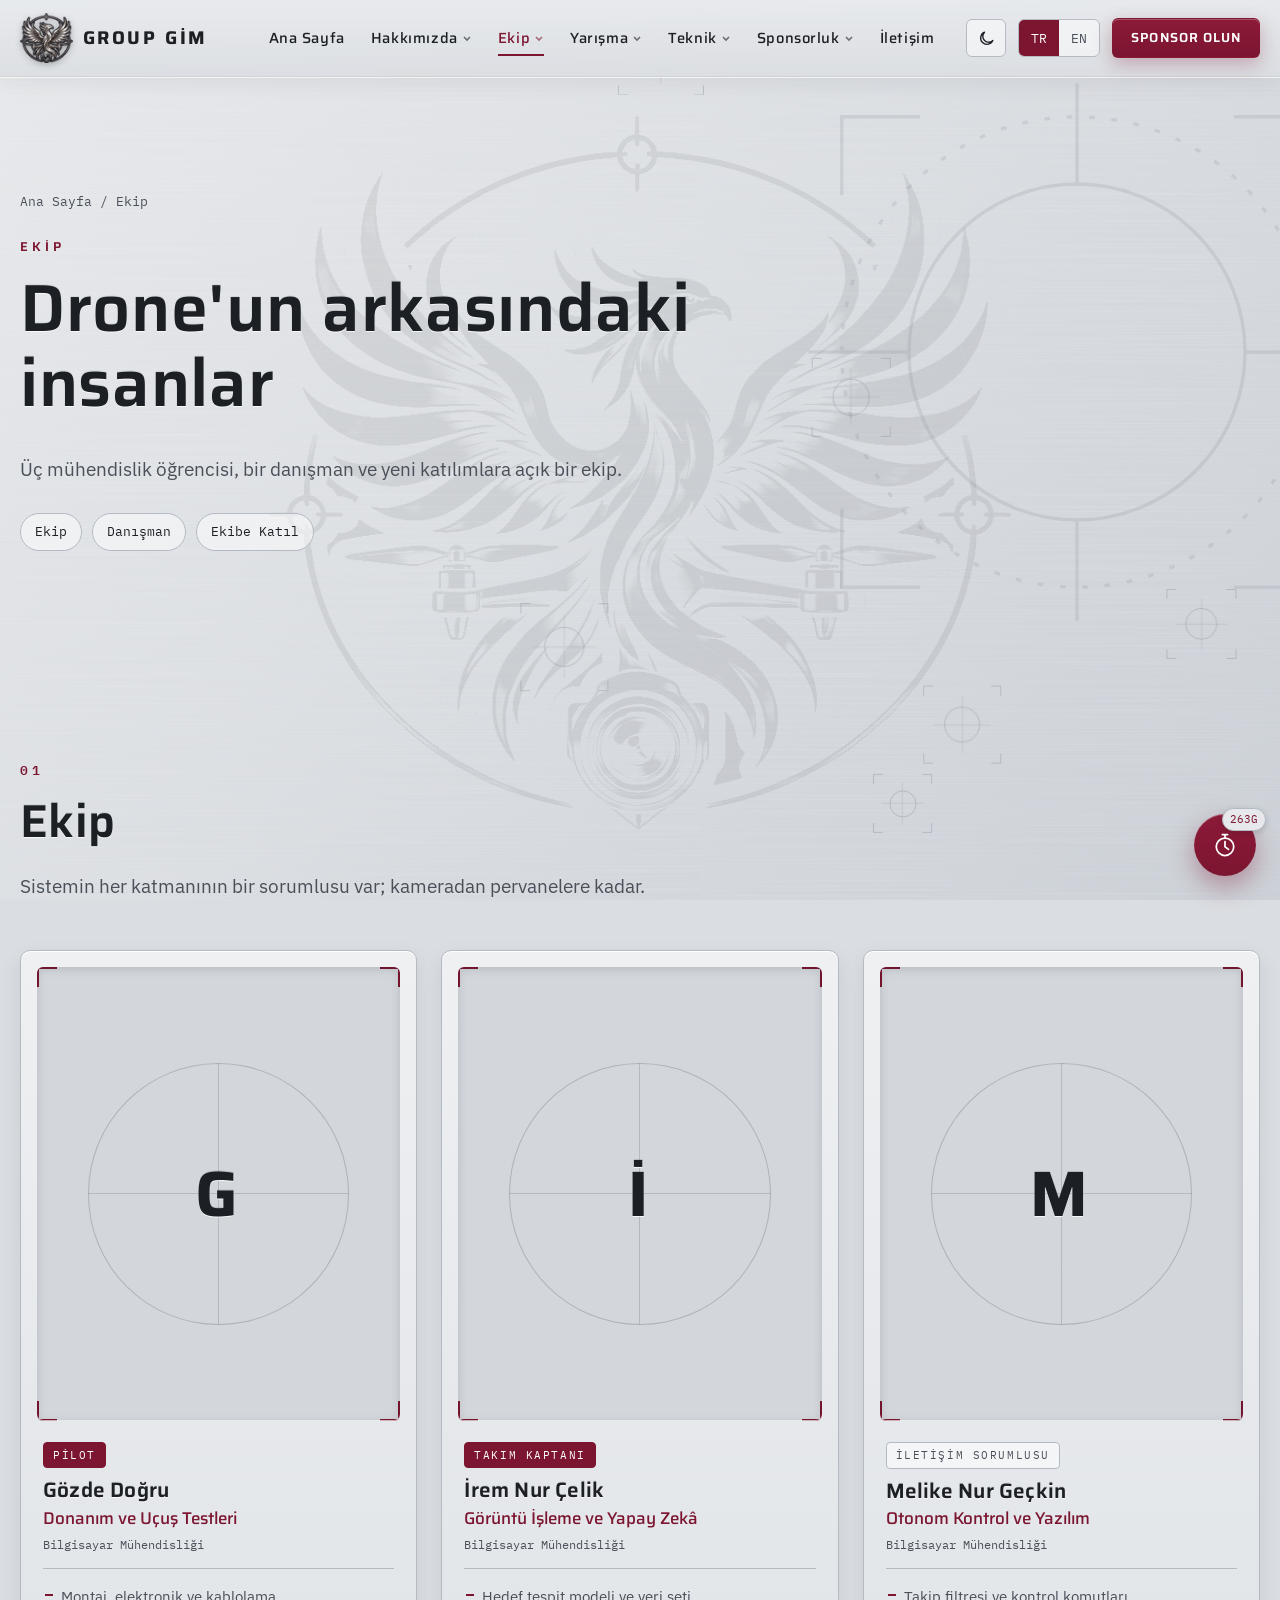
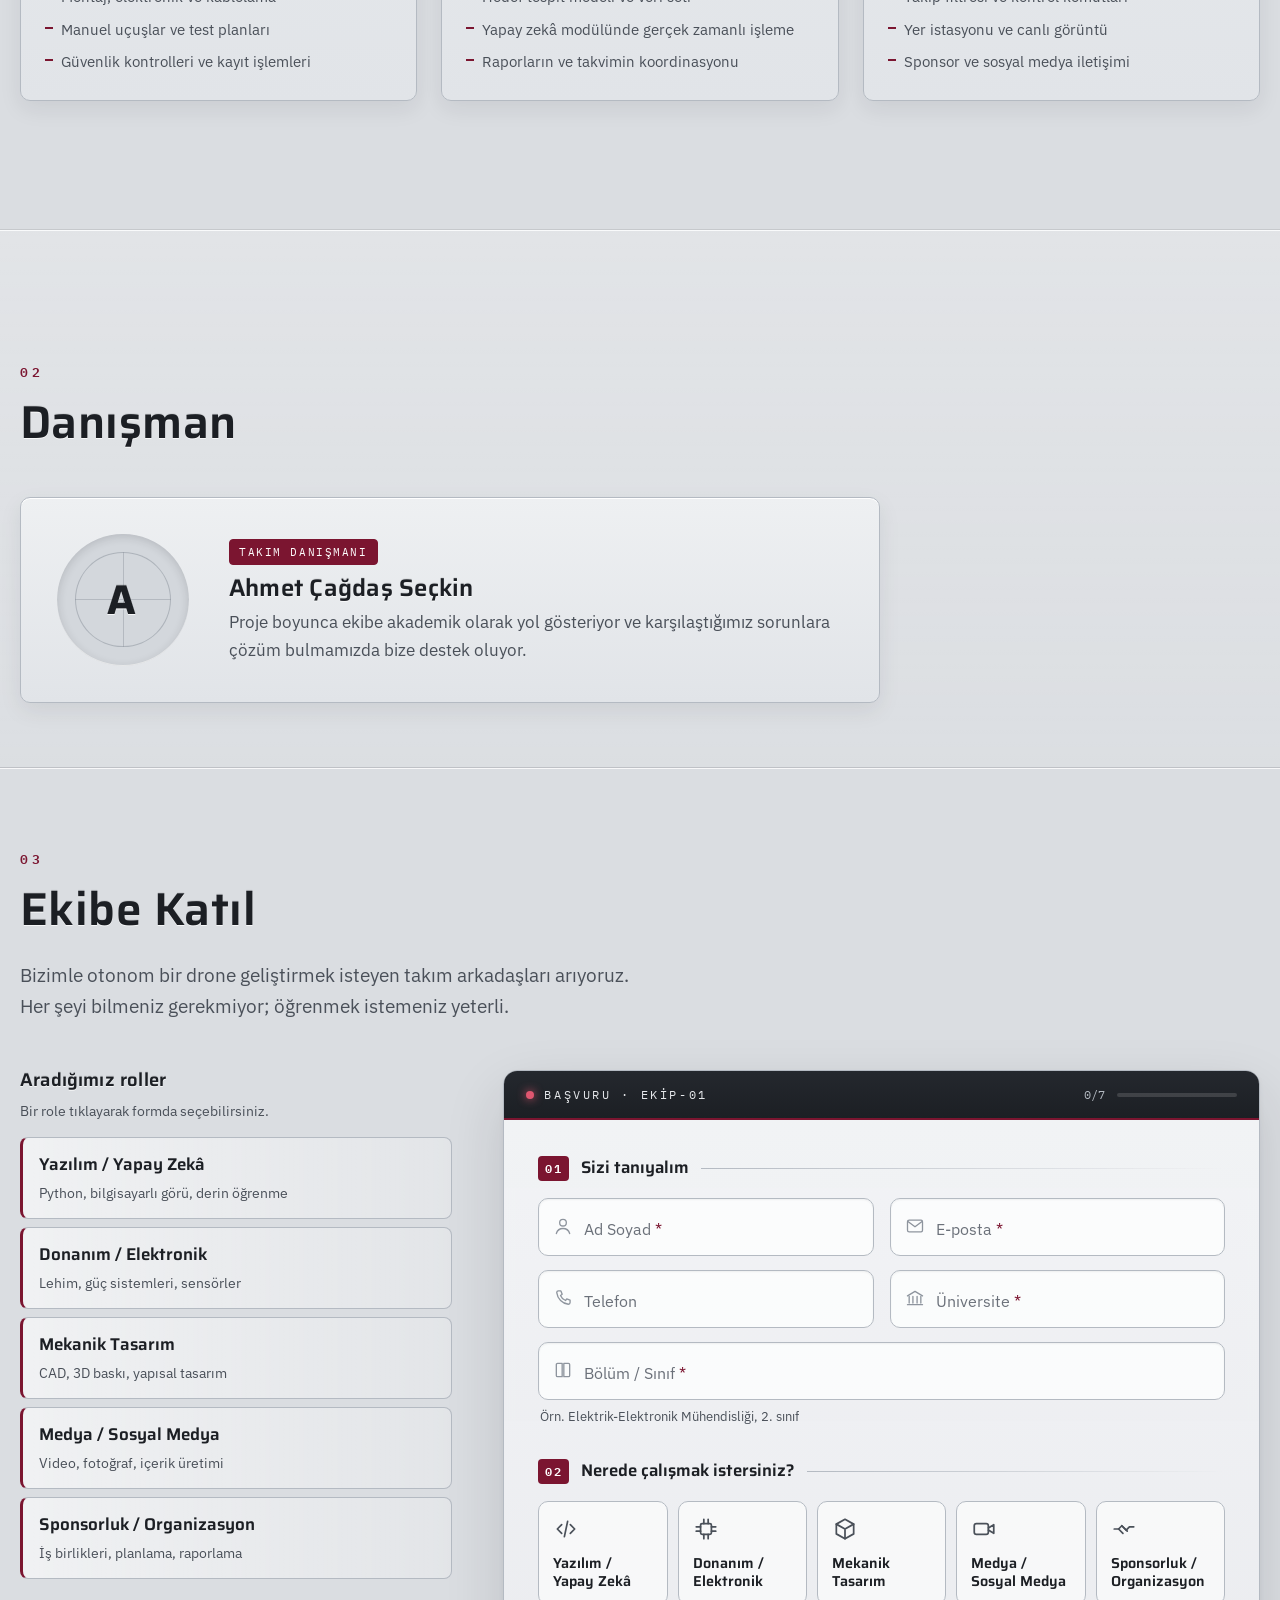
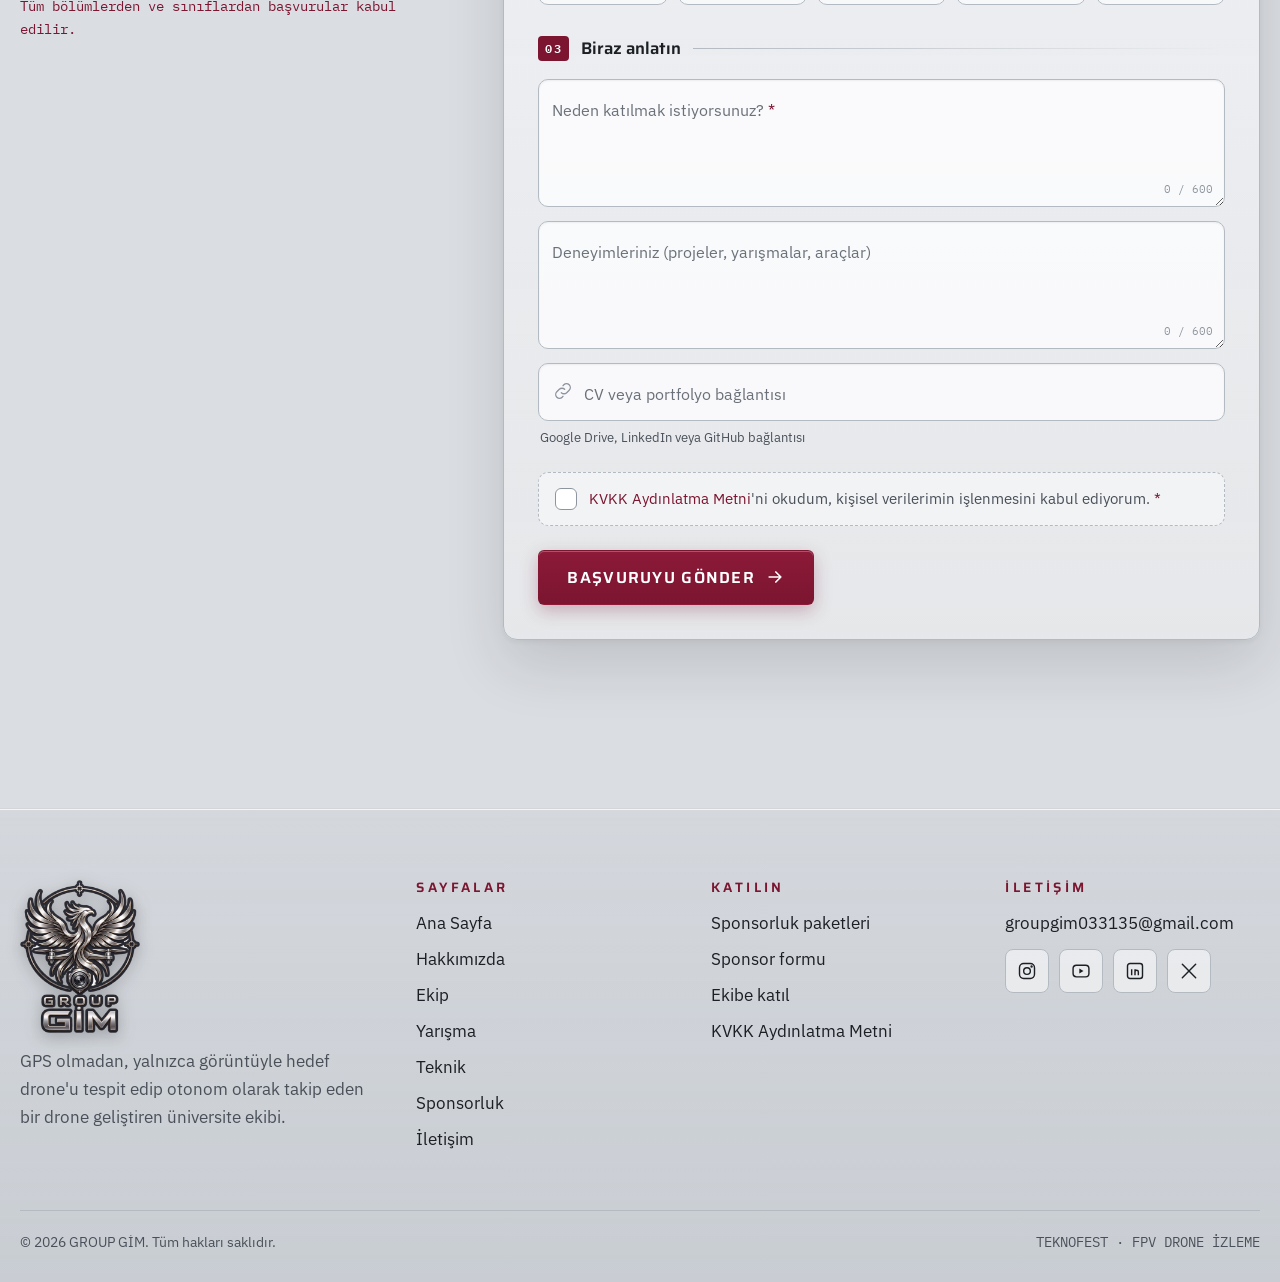
==== commit 10cfc580: "Update FPV drone project" ====
--- a/ekip.html
+++ b/ekip.html
@@ -11,6 +11,10 @@
   <link rel="preconnect" href="https://fonts.googleapis.com">
   <link rel="preconnect" href="https://fonts.gstatic.com" crossorigin>
   <link rel="stylesheet" href="https://fonts.googleapis.com/css2?family=IBM+Plex+Mono:wght@400;500&family=IBM+Plex+Sans:wght@400;500;600&family=Saira:wght@500;600;700&display=swap">
+    <script>
+    // Karanlık / açık mod: sayfa çizilmeden önce uygula (titreme olmasın)
+    try { var t = localStorage.getItem("gim-theme"); if (t !== "dark" && t !== "light") t = matchMedia("(prefers-color-scheme: dark)").matches ? "dark" : "light"; document.documentElement.setAttribute("data-theme", t); } catch (e) {}
+  </script>
   <link rel="stylesheet" href="css/style.css">
   <link rel="stylesheet" href="css/pages.css">
   <script src="js/site.js" defer></script>
--- a/css/style.css
+++ b/css/style.css
@@ -237,10 +237,15 @@
 .site-header {
   position: sticky; top: 0; z-index: 50;
   height: var(--header-h);
+  box-shadow: 0 1px 0 rgba(28,31,36,.16), 0 2px 0 rgba(255,255,255,.7), 0 8px 20px rgba(28,31,36,.06);
+}
+/* Buzlu cam zemin ayrı katmanda: backdrop-filter doğrudan başlıkta olursa
+   içindeki mobil menü (position: fixed) başlığın 76px'lik alanına hapsoluyordu. */
+.site-header::before {
+  content: ""; position: absolute; inset: 0; z-index: -1; pointer-events: none;
   background: linear-gradient(180deg, rgba(232,234,237,.92), rgba(218,221,225,.88));
   backdrop-filter: blur(10px) saturate(1.1);
   -webkit-backdrop-filter: blur(10px) saturate(1.1);
-  box-shadow: 0 1px 0 rgba(28,31,36,.16), 0 2px 0 rgba(255,255,255,.7), 0 8px 20px rgba(28,31,36,.06);
 }
 .site-header .container { height: 100%; display: flex; align-items: center; gap: 20px; }
 .brand { display: flex; align-items: center; gap: 10px; color: var(--graphite); flex-shrink: 0; }
@@ -320,6 +325,8 @@
 }
 .mobile-menu .mm-link { border-bottom: 1px solid var(--border); }
 .mobile-menu summary::-webkit-details-marker { display: none; }
+.mobile-menu summary .caret { width: 16px; height: 16px; flex-shrink: 0; opacity: .6; transition: transform .3s var(--ease); }
+.mobile-menu details[open] summary .caret { transform: rotate(180deg); }
 .mobile-menu details ul { list-style: none; margin: 0 0 12px; padding: 0 0 0 8px; }
 .mobile-menu details a { display: block; padding: 8px 4px; color: var(--text-muted); }
 .mobile-menu .btn { margin-top: 28px; width: 100%; justify-content: center; }
@@ -513,4 +520,136 @@
   *, *::before, *::after { animation-duration: .001ms !important; animation-iteration-count: 1 !important; transition-duration: .001ms !important; scroll-behavior: auto !important; }
   [data-reveal] { opacity: 1; transform: none; }
   .reticles { display: none; }
-}+}
+/* ---------- Google Translate: kendi çubuğunu ve vurgularını gizle ---------- */
+iframe.skiptranslate, .goog-te-banner-frame, .goog-te-balloon-frame, #goog-gt-tt,
+.VIpgJd-ZVi9od-ORHb-OEVmcd, .VIpgJd-ZVi9od-aZ2wEe-wOHMyf, #google_translate_element { display: none !important; }
+body { top: 0 !important; }
+.goog-text-highlight, font { background: none !important; box-shadow: none !important; }
+
+/* =========================================================
+   KARANLIK MOD (Dark Mode)
+   <html data-theme="dark"> olduğunda devreye girer.
+   Geçiş düğmesi: üst menüdeki ay/güneş ikonu (js/site.js → themeToggle).
+   ========================================================= */
+.theme-toggle {
+  display: inline-flex; align-items: center; justify-content: center;
+  width: 40px; height: 38px; border-radius: 6px; cursor: pointer;
+  border: 1px solid var(--border); background: rgba(255,255,255,.5); color: var(--graphite);
+  transition: border-color .2s, color .2s, background .2s;
+}
+.theme-toggle:hover { border-color: var(--cherry); color: var(--cherry); }
+.theme-toggle svg { width: 19px; height: 19px; }
+.theme-toggle .i-sun { display: none; }
+[data-theme="dark"] .theme-toggle .i-sun { display: block; }
+[data-theme="dark"] .theme-toggle .i-moon { display: none; }
+.mobile-menu .mm-top .theme-toggle { margin-left: auto; margin-right: 10px; }
+
+/* tema değişirken yumuşak geçiş (sadece geçiş anında) */
+html.theme-anim, html.theme-anim *, html.theme-anim *::before, html.theme-anim *::after {
+  transition: background-color .45s ease, background .45s ease, color .45s ease, border-color .45s ease, box-shadow .45s ease, fill .45s ease !important;
+}
+
+[data-theme="dark"] {
+  color-scheme: dark;
+  /* koyu çelik (gunmetal) tonları */
+  --steel-light: #2A2E34;
+  --steel: #1E2126;
+  --steel-dark: #15171B;
+  --border: #3B4048;
+  --iron: #6E757F;
+  --text-muted: #A3A9B2;
+  --graphite: #E6E8EB;
+  /* vurgu: koyu zeminde okunur kiraz */
+  --cherry: #E8708C;
+  --cherry-hover: #F08CA2;
+  --cherry-tint: rgba(232,112,140,.14);
+}
+[data-theme="dark"] body {
+  background-image:
+    var(--brushed),
+    linear-gradient(135deg, var(--steel-light) 0%, var(--steel) 45%, var(--steel-dark) 100%);
+  background-blend-mode: overlay, normal;
+}
+[data-theme="dark"] h1, [data-theme="dark"] h2, [data-theme="dark"] h3, [data-theme="dark"] h4 {
+  text-shadow: 0 -1px 0 rgba(0,0,0,.6), 0 1px 0 rgba(255,255,255,.05);
+}
+[data-theme="dark"] .section--alt { background: linear-gradient(180deg, rgba(255,255,255,.035), rgba(255,255,255,.01)); }
+[data-theme="dark"] .section + .section::before { background: linear-gradient(180deg, rgba(0,0,0,.5) 0 1px, rgba(255,255,255,.05) 1px 2px); }
+
+/* butonlar */
+[data-theme="dark"] .btn--primary {
+  background: linear-gradient(180deg, #A8284D, #8A1D3C); color: #fff;
+  box-shadow: inset 0 1px 0 rgba(255,255,255,.18), 0 6px 18px rgba(0,0,0,.4);
+}
+[data-theme="dark"] .btn--primary:hover { background: #B5325A; color: #fff; }
+[data-theme="dark"] .btn--ghost {
+  background: linear-gradient(180deg, #2C3036, #23262B); box-shadow: inset 0 1px 0 rgba(255,255,255,.06);
+}
+
+/* paneller, kartlar, çipler */
+[data-theme="dark"] .panel {
+  background: linear-gradient(180deg, #2A2E34, #22252A);
+  box-shadow: inset 0 1px 0 rgba(255,255,255,.06), 0 10px 26px rgba(0,0,0,.35);
+}
+[data-theme="dark"] .panel--hover:hover { box-shadow: inset 0 1px 0 rgba(255,255,255,.08), 0 18px 38px rgba(0,0,0,.5); }
+[data-theme="dark"] .chip { background: rgba(255,255,255,.05); }
+[data-theme="dark"] .chip--cherry { background: var(--cherry-tint); border-color: rgba(232,112,140,.45); }
+[data-theme="dark"] .ph, [data-theme="dark"] .ph.brk {
+  background-color: #23262B;
+  box-shadow: inset 0 2px 10px rgba(0,0,0,.45), inset 0 -1px 0 rgba(255,255,255,.04);
+}
+
+/* üst menü */
+[data-theme="dark"] .site-header { box-shadow: 0 1px 0 rgba(0,0,0,.6), 0 2px 0 rgba(255,255,255,.04), 0 8px 20px rgba(0,0,0,.3); }
+[data-theme="dark"] .site-header::before { background: linear-gradient(180deg, rgba(34,37,42,.92), rgba(26,28,32,.9)); }
+[data-theme="dark"] .dropdown {
+  background: linear-gradient(180deg, #2A2E34, #22252A);
+  box-shadow: inset 0 1px 0 rgba(255,255,255,.06), 0 16px 34px rgba(0,0,0,.5);
+}
+[data-theme="dark"] .lang-toggle,
+[data-theme="dark"] .menu-btn,
+[data-theme="dark"] .theme-toggle { background: rgba(255,255,255,.05); }
+[data-theme="dark"] .lang-toggle button[aria-pressed="true"] { background: #A8284D; color: #fff; }
+[data-theme="dark"] .mobile-menu { background-blend-mode: overlay, normal; }
+
+/* arka plan anka: koyu zeminde açık silüet */
+[data-theme="dark"] .bg-phoenix { opacity: .05; filter: invert(1) drop-shadow(0 -1px 0 rgba(0,0,0,.9)); }
+[data-theme="dark"] .ret { color: rgba(140,148,158,.32); }
+[data-theme="dark"] .ret b { background: #A8284D; }
+
+/* iç sayfalar, alt bilgi */
+[data-theme="dark"] .subnav a { background: rgba(255,255,255,.04); }
+[data-theme="dark"] .site-footer {
+  background: linear-gradient(180deg, rgba(0,0,0,.18), rgba(0,0,0,.32));
+  box-shadow: inset 0 1px 0 rgba(0,0,0,.6), inset 0 2px 0 rgba(255,255,255,.04);
+}
+[data-theme="dark"] .socials a { background: rgba(255,255,255,.04); }
+[data-theme="dark"] .todo { background: rgba(255,255,255,.03); }
+[data-theme="dark"] .brand img, [data-theme="dark"] .footer-brand img { filter: drop-shadow(0 2px 6px rgba(0,0,0,.6)); }
+
+/* karanlık mod: ekip avatarları */
+[data-theme="dark"] .avatar {
+  background-color: #23262B;
+  box-shadow: inset 0 2px 10px rgba(0,0,0,.45), inset 0 -1px 0 rgba(255,255,255,.04);
+}
+[data-theme="dark"] .avatar::before {
+  border-color: rgba(140,148,158,.3);
+  background:
+    linear-gradient(rgba(140,148,158,.25), rgba(140,148,158,.25)) center / 1px 130% no-repeat,
+    linear-gradient(rgba(140,148,158,.25), rgba(140,148,158,.25)) center / 130% 1px no-repeat;
+}
+[data-theme="dark"] .avatar span { text-shadow: 0 -1px 0 rgba(0,0,0,.6), 0 1px 0 rgba(255,255,255,.05); }
+
+/* karanlık mod: sağ alt köşe geri sayım */
+[data-theme="dark"] .cdw-fab {
+  background: linear-gradient(180deg, #A8284D, #8A1D3C);
+  box-shadow: inset 0 1px 0 rgba(255,255,255,.2), 0 10px 26px rgba(0,0,0,.5);
+}
+[data-theme="dark"] .cdw-fab:hover { background: #B5325A; }
+[data-theme="dark"] .cdw-badge { box-shadow: 0 2px 6px rgba(0,0,0,.5); }
+[data-theme="dark"] .cdw-panel {
+  background: linear-gradient(180deg, #2A2E34, #22252A);
+  box-shadow: inset 0 1px 0 rgba(255,255,255,.06), 0 20px 44px rgba(0,0,0,.55);
+}
+[data-theme="dark"] .cdw-box { background: rgba(255,255,255,.04); }
--- a/css/pages.css
+++ b/css/pages.css
@@ -30,7 +30,7 @@
 .timeline { list-style: none; margin: 0 0 24px; padding: 0; position: relative; max-width: 820px; }
 .timeline::before { content: ""; position: absolute; left: 11px; top: 8px; bottom: 8px; width: 2px; background: var(--border); }
 .tl-item { position: relative; padding: 0 0 36px 52px; }
-.tl-item::before {   /* çizelge noktası: nişangâh halkası */
+.tl-item::before {
   content: ""; position: absolute; left: 0; top: 2px; width: 24px; height: 24px; border-radius: 50%;
   background: var(--steel-light); border: 2px solid var(--border);
   box-shadow: inset 0 0 0 5px var(--steel-light), inset 0 0 0 12px var(--border);
@@ -151,7 +151,6 @@
 /* =========================================================
    TEKNİK SAYFASI
    ========================================================= */
-/* Mimari diyagramı */
 .arch { margin: 0; padding: clamp(20px, 3vw, 32px); border-radius: 12px; background: rgba(255,255,255,.3); border: 1px solid var(--border); }
 .arch-lane { display: flex; align-items: center; gap: 10px; flex-wrap: nowrap; }
 .lane-tag { writing-mode: vertical-rl; transform: rotate(180deg); font-size: .66rem; letter-spacing: .24em; color: var(--text-muted); padding: 6px 0; border-left: 2px solid var(--border); }
@@ -172,7 +171,6 @@
 .node--side { background: rgba(255,255,255,.55); box-shadow: none; }
 .arch figcaption { margin-top: 16px; font-size: .78rem; color: var(--text-muted); }
 
-/* Konu blokları */
 .topic { display: grid; grid-template-columns: minmax(0, 1.3fr) minmax(0, .7fr); gap: clamp(28px, 5vw, 72px); align-items: center; }
 .topic--rev { grid-template-columns: minmax(0, .7fr) minmax(0, 1.3fr); }
 .topic--rev .topic-fig { order: -1; }
@@ -183,7 +181,6 @@
 .kv span { font-family: var(--font-mono); font-size: .76rem; letter-spacing: .12em; text-transform: uppercase; color: var(--text-muted); padding-top: 3px; }
 .kv b { font-weight: 500; }
 
-/* Özellik tablosu */
 .table-wrap { overflow-x: auto; border-radius: 10px; border: 1px solid var(--border); background: rgba(255,255,255,.45); }
 .specs { width: 100%; border-collapse: collapse; min-width: 560px; }
 .specs th, .specs td { text-align: left; padding: 12px 16px; border-top: 1px solid rgba(180,186,194,.7); }
@@ -196,7 +193,6 @@
 .refs ol { margin: 0; padding-left: 22px; color: var(--text-muted); font-size: .95rem; }
 .refs li { margin-bottom: 6px; }
 
-/* Duyarlı: yarışma + teknik */
 @media (max-width: 1100px) {
   .mission { grid-template-columns: repeat(4, minmax(0, 1fr)); row-gap: 28px; }
   .mission::before { display: none; }
@@ -207,7 +203,7 @@
   .topic-fig { max-width: 360px; }
   .arch-lane { flex-direction: column; align-items: stretch; }
   .lane-tag { writing-mode: horizontal-tb; transform: none; border-left: 0; border-bottom: 2px solid var(--border); padding: 0 0 4px; }
-    .arrow { flex: 0 0 18px; width: 2px; height: 18px; margin: 0 auto; }
+  .arrow { flex: 0 0 18px; width: 2px; height: 18px; margin: 0 auto; }
   .arrow::after { right: -4px; top: auto; bottom: -1px; border: 5px solid transparent; border-top: 7px solid var(--graphite); border-bottom: 0; }
   .arch-turn { display: none; }
   .arch-lane + .arch-turn + .arch-lane { margin-top: 18px; }
@@ -241,19 +237,19 @@
 .avatar--round span { font-size: 2.6rem; }
 .advisor h3 { font-size: 1.5rem; margin: 10px 0 6px; }
 .advisor p { margin: 0; }
-/* Danışman ile form arasındaki boşluğu daralt */
+
 #danisman { padding-bottom: clamp(40px, 5vw, 64px); }
 #ekibe-katil { padding-top: clamp(56px, 6vw, 88px); }
-/* Ekibe katıl */
+
+/* İki sütunlu form düzeni (Ekip, Sponsorluk, İletişim) */
 .join { display: grid; grid-template-columns: minmax(0, .8fr) minmax(0, 1.4fr); gap: clamp(24px, 4vw, 56px); align-items: start; }
 .join-roles h3 { font-size: 1.15rem; }
 .roles { list-style: none; margin: 0 0 16px; padding: 0; }
-.roles li { padding: 12px 0 12px 16px; border-top: 1px solid var(--border); border-left: 2px solid var(--cherry); margin-bottom: 4px; background: linear-gradient(90deg, rgba(255,255,255,.45), transparent); }
 .roles b { display: block; font-family: var(--font-head); font-weight: 600; }
 .roles span { font-size: .9rem; color: var(--text-muted); }
 
 /* =========================================================
-   FORMLAR (Ekip, Sponsorluk, İletişim) — modern konsol görünümü
+   FORMLAR (Ekip, Sponsorluk, İletişim)
    ========================================================= */
 .sr-only { position: absolute; width: 1px; height: 1px; padding: 0; margin: -1px; overflow: hidden; clip: rect(0 0 0 0); white-space: nowrap; border: 0; }
 
@@ -266,7 +262,6 @@
   backdrop-filter: blur(6px);
 }
 
-/* Koyu konsol başlığı + doluluk göstergesi */
 .gf-head {
   display: flex; align-items: center; justify-content: space-between; gap: 16px;
   padding: 14px 22px;
@@ -292,7 +287,6 @@
 .field { position: relative; display: flex; flex-direction: column; gap: 6px; min-width: 0; }
 .field--full { grid-column: 1 / -1; }
 
-/* Kayan etiketli alanlar */
 .fl input, .fl textarea {
   width: 100%; height: 58px; padding: 24px 14px 8px 46px;
   font: inherit; font-size: 1rem; color: var(--graphite);
@@ -324,20 +318,18 @@
 .counter { position: absolute; right: 12px; top: auto; bottom: 8px; font-size: .7rem; color: #8E959E; pointer-events: none; }
 .counter.is-near { color: var(--cherry); }
 
-/* Doğrulama */
 .err { display: flex; align-items: center; gap: 6px; font-size: .8rem; color: #A3122F; }
 .err:empty { display: none; }
 .err::before { content: "!"; display: inline-flex; align-items: center; justify-content: center; width: 15px; height: 15px; border-radius: 50%; background: #A3122F; color: #fff; font-size: .65rem; font-weight: 700; }
 .invalid.fl input, .invalid.fl textarea { border-color: #A3122F; background: #FDF4F6; }
 .invalid .f-ic { stroke: #A3122F; }
 .fl.is-valid input:not(:focus), .fl.is-valid textarea:not(:focus) { border-color: #9DB5A6; }
-.fl.is-valid::after {   /* yeşil onay işareti */
+.fl.is-valid::after {
   content: ""; position: absolute; right: 16px; top: 22px; width: 10px; height: 5px;
   border-left: 2px solid #2E7D4F; border-bottom: 2px solid #2E7D4F; transform: rotate(-45deg);
 }
 .fl.is-valid:has(textarea)::after { display: none; }
 
-/* İlgi alanı kartları */
 .opt-field { border: 0; margin: 0; padding: 0; min-width: 0; }
 .opt-grid { display: grid; grid-template-columns: repeat(5, minmax(0, 1fr)); gap: 10px; }
 .opt { position: relative; cursor: pointer; display: block; }
@@ -358,13 +350,12 @@
   box-shadow: 0 10px 22px rgba(123,21,48,.28);
 }
 .opt input:checked + .opt-box svg { stroke: #fff; }
-.opt input:checked + .opt-box::after {   /* seçili köşe işareti */
+.opt input:checked + .opt-box::after {
   content: ""; position: absolute; top: 12px; right: 12px; width: 18px; height: 18px; border-radius: 50%;
   background: #fff url("data:image/svg+xml,%3Csvg xmlns='http://www.w3.org/2000/svg' viewBox='0 0 24 24'%3E%3Cpath d='m6 12.5 4 4 8-9' fill='none' stroke='%237B1530' stroke-width='3' stroke-linecap='round' stroke-linejoin='round'/%3E%3C/svg%3E") center / 12px no-repeat;
 }
 .invalid .opt-box { border-color: #D98A9A; }
 
-/* Rol listesindeki butonlar */
 .roles li { padding: 0; border: 0; background: none; margin-bottom: 8px; }
 .role-btn {
   width: 100%; text-align: left; cursor: pointer; font: inherit; color: inherit;
@@ -378,7 +369,6 @@
 .role-btn b { display: block; font-family: var(--font-head); font-weight: 600; }
 .role-btn span { font-size: .88rem; color: var(--text-muted); }
 
-/* Özel onay kutusu */
 .check { position: relative; display: flex; gap: 12px; align-items: flex-start; margin-top: 24px; padding: 14px 16px; border-radius: 10px; background: rgba(255,255,255,.45); border: 1px dashed var(--border); font-size: .92rem; color: var(--text-muted); cursor: pointer; flex-wrap: wrap; }
 .check input { position: absolute; opacity: 0; width: 1px; height: 1px; }
 .check-box { flex: 0 0 22px; height: 22px; margin-top: 1px; border-radius: 6px; border: 1.5px solid #8E959E; background: #fff; display: flex; align-items: center; justify-content: center; transition: background .2s, border-color .2s; }
@@ -391,7 +381,6 @@
 .check.invalid { border-color: #D98A9A; background: #FDF4F6; }
 .hp { position: absolute; left: -9999px; width: 1px; height: 1px; overflow: hidden; }
 
-/* Gönder butonu */
 .form-foot { display: flex; align-items: center; gap: 18px; flex-wrap: wrap; margin-top: 24px; }
 .btn--submit { min-height: 54px; padding: 14px 28px; font-size: 1rem; }
 .btn--submit svg { width: 20px; height: 20px; fill: none; stroke: currentColor; stroke-width: 2; stroke-linecap: round; stroke-linejoin: round; transition: transform .25s var(--ease); }
@@ -404,7 +393,6 @@
 .form-status.is-ok { color: #1F6B3A; }
 .form-status.is-error { color: #A3122F; }
 
-/* Başarılı gönderim ekranı */
 .gf-done { display: none; text-align: center; padding: clamp(40px, 6vw, 72px) 24px; outline: none; }
 .gim-form.is-done .gf-body { display: none; }
 .gim-form.is-done .gf-done { display: block; animation: doneIn .5s var(--ease); }
@@ -417,25 +405,125 @@
 .gim-form.is-done .gf-lock path:last-child { animation: draw .4s var(--ease) .7s forwards; }
 .gim-form.is-done .gf-lock { animation: lockPop .5s var(--ease) .6s; }
 @keyframes draw { to { stroke-dashoffset: 0; } }
-@keyframes lockPop { 50% { transform: scale(1.08); } }
-.gf-done-tag { display: inline-block; font-size: .72rem; letter-spacing: .24em; color: #fff; background: var(--cherry); padding: 3px 9px; border-radius: 4px; margin-bottom: 14px; }
-.gf-done h3 { font-size: 1.6rem; }
-.gf-done p { max-width: 42ch; margin: 0 auto 22px; }
-
-@media (max-width: 1100px) {
-  .opt-grid { grid-template-columns: repeat(3, minmax(0, 1fr)); }
-}
-@media (max-width: 960px) {
-  .join { grid-template-columns: 1fr; }
-}
-@media (max-width: 640px) {
-  .form-grid { grid-template-columns: 1fr; }
-  .opt-grid { grid-template-columns: repeat(2, minmax(0, 1fr)); }
-  .opt:last-child { grid-column: span 2; }
-  .opt-box { min-height: 92px; }
-  .gf-head { padding: 12px 16px; }
-  .gf-bar { width: 70px; }
-  .advisor { flex-direction: column; align-items: flex-start; }
-  .avatar--round { width: 104px; height: 104px; }
-  .btn--submit { width: 100%; justify-content: center; }
-}+@keyframes lockPop { 50% { transform: scale(1.2); } 100% { transform: scale(1); } }
+
+/* =========================================================
+   SPONSORLUK SAYFASI
+   ========================================================= */
+.why-intro { gap: clamp(20px, 4vw, 48px); margin-bottom: 36px; color: var(--text-muted); }
+.why-intro p { margin: 0; }
+.benefits .value { height: 100%; }
+
+.packs { margin-bottom: 32px; align-items: stretch; }
+.pack { display: flex; flex-direction: column; padding: 30px 26px 26px; }
+.pack h3 { font-size: 1.6rem; margin: 10px 0 6px; }
+.pack > p { margin: 0 0 16px; font-size: .95rem; }
+.pack-tag { font-size: .72rem; letter-spacing: .2em; color: var(--text-muted); }
+.pack--gold { border: 1.5px solid var(--cherry); box-shadow: inset 0 1px 0 #fff, 0 0 0 4px rgba(123,21,48,.08), 0 16px 36px rgba(123,21,48,.16); }
+.pack--gold::before { transform: scaleX(1); }
+.pack--gold .pack-tag { color: var(--cherry); }
+.pack-list { list-style: none; margin: 0 0 22px; padding: 0; flex: 1; }
+.pack-list li { position: relative; padding: 8px 0 8px 26px; border-top: 1px solid rgba(180,186,194,.6); color: var(--text-muted); font-size: .95rem; }
+.pack-list li::before { content: ""; position: absolute; left: 2px; top: 15px; width: 12px; height: 7px; border-left: 2px solid var(--cherry); border-bottom: 2px solid var(--cherry); transform: rotate(-45deg); }
+.pack-btn { justify-content: center; width: 100%; }
+.compare .specs td:not(:first-child), .compare .specs th:not(:first-child) { text-align: center; }
+.compare .specs td:first-child { width: auto; font-weight: 500; }
+.yes { display: inline-flex; align-items: center; justify-content: center; width: 24px; height: 24px; border-radius: 50%; background: var(--cherry); color: #fff; font-size: .8rem; }
+.no { color: var(--iron); }
+.cell-txt { font-family: var(--font-mono); font-size: .8rem; letter-spacing: .06em; color: var(--cherry); font-weight: 500; }
+
+.parts .part { display: flex; flex-direction: column; padding: 24px; }
+.part-head { display: flex; align-items: center; justify-content: space-between; margin-bottom: 4px; }
+.part-head .value-ic { margin-bottom: 14px; }
+.part-no { font-size: .72rem; letter-spacing: .16em; color: var(--text-muted); }
+.part h3 { font-size: 1.15rem; }
+.part p { color: var(--text-muted); font-size: .95rem; flex: 1; }
+.part-btn { align-self: flex-start; padding: 8px 0; border: 0; background: none; cursor: pointer; font-family: var(--font-head); font-weight: 600; font-size: .95rem; color: var(--cherry); min-height: 40px; }
+.part-btn:hover { color: var(--cherry-hover); text-decoration: underline; }
+
+.placement { align-items: center; gap: clamp(28px, 5vw, 64px); }
+.placement-fig { margin: 0; padding: clamp(20px, 3vw, 32px); }
+.placement-fig svg { width: 100%; max-width: 420px; display: block; margin: 0 auto; }
+.placement-fig figcaption { margin-top: 12px; font-size: .76rem; color: var(--text-muted); text-align: center; }
+.zones { list-style: none; margin: 0 0 28px; padding: 0; }
+.zones li { display: flex; gap: 16px; align-items: flex-start; padding: 14px 0; border-top: 1px solid var(--border); }
+.zones b { font-family: var(--font-head); font-weight: 600; }
+.zones p { margin: 2px 0 0; color: var(--text-muted); font-size: .95rem; }
+.zone { flex: 0 0 38px; height: 38px; border-radius: 8px; display: flex; align-items: center; justify-content: center; font-family: var(--font-head); font-weight: 700; }
+.zone--a { background: var(--cherry); color: #fff; }
+.zone--b { background: #fff; color: var(--cherry-hover); border: 2px solid var(--cherry-hover); }
+.zone--c { background: var(--steel-dark); color: var(--graphite); }
+
+.faq { max-width: 860px; }
+.faq details { border-top: 1px solid var(--border); }
+.faq details:last-child { border-bottom: 1px solid var(--border); }
+.faq summary {
+  position: relative; list-style: none; cursor: pointer;
+  padding: 20px 48px 20px 0; font-family: var(--font-head); font-weight: 600; font-size: 1.1rem;
+}
+.faq summary::-webkit-details-marker { display: none; }
+.faq summary::after {
+  content: ""; position: absolute; right: 8px; top: 50%; width: 22px; height: 22px; margin-top: -11px;
+  background:
+    linear-gradient(var(--cherry), var(--cherry)) center / 12px 2px no-repeat,
+    linear-gradient(var(--cherry), var(--cherry)) center / 2px 12px no-repeat;
+  border: 1.5px solid var(--cherry); border-radius: 50%; transition: transform .3s var(--ease);
+}
+.faq details[open] summary::after { transform: rotate(45deg); }
+.faq summary:hover { color: var(--cherry); }
+.faq details p { margin: 0 0 20px; color: var(--text-muted); max-width: 70ch; }
+
+.next-steps { list-style: none; margin: 0 0 18px; padding: 0; counter-reset: s; }
+.next-steps li { position: relative; padding: 0 0 22px 52px; counter-increment: s; }
+.next-steps li::before {
+  content: counter(s); position: absolute; left: 0; top: 0; width: 34px; height: 34px; border-radius: 50%;
+  display: flex; align-items: center; justify-content: center;
+  font-family: var(--font-mono); font-size: .85rem; color: #fff; background: var(--cherry);
+}
+.next-steps li:not(:last-child)::after { content: ""; position: absolute; left: 16px; top: 38px; bottom: 4px; width: 2px; background: var(--border); }
+.next-steps b { display: block; font-family: var(--font-head); font-weight: 600; padding-top: 5px; }
+.next-steps span { font-size: .9rem; color: var(--text-muted); }
+
+/* =========================================================
+   İLETİŞİM SAYFASI
+   ========================================================= */
+.contact-side { display: flex; flex-direction: column; gap: 14px; }
+.contact-card { display: flex; align-items: center; gap: 16px; padding: 18px 20px; color: inherit; text-decoration: none; }
+.contact-card .value-ic { margin: 0; flex: 0 0 auto; }
+.contact-card small { display: block; font-size: .7rem; letter-spacing: .18em; color: var(--text-muted); margin-bottom: 2px; }
+.contact-card b { font-family: var(--font-head); font-weight: 600; word-break: break-all; }
+a.contact-card:hover b { color: var(--cherry); }
+.contact-side .col-title { margin: 18px 0 4px; }
+.quick-links { list-style: none; margin: 0; padding: 0; }
+.quick-links a {
+  display: flex; justify-content: space-between; align-items: center; gap: 12px;
+  padding: 14px 4px; border-top: 1px solid var(--border); color: var(--graphite);
+  font-family: var(--font-head); font-weight: 600; text-decoration: none; min-height: 44px;
+}
+.quick-links li:last-child a { border-bottom: 1px solid var(--border); }
+.quick-links i { font-style: normal; color: var(--cherry); transition: transform .25s var(--ease); }
+.quick-links a:hover { color: var(--cherry); }
+.quick-links a:hover i { transform: translateX(4px); }
+
+.kit { margin-bottom: 32px; }
+.kit-logo { display: flex; flex-direction: column; align-items: flex-start; padding: 24px; }
+.kit-preview {
+  width: 100%; height: 220px; display: flex; align-items: center; justify-content: center; margin-bottom: 18px;
+  border-radius: 10px; background: linear-gradient(145deg, var(--steel-light), var(--steel-dark)); border: 1px solid var(--border);
+}
+.kit-preview img { max-height: 180px; width: auto; }
+
+
+/* =========================================================
+   TEKNİK · GÖRÜNTÜDEN MESAFE
+   ========================================================= */
+.formula { margin: 20px 0; padding: 18px 22px; border-radius: 10px; background: rgba(255,255,255,.55); border: 1px solid var(--border); border-left: 3px solid var(--cherry); display: flex; align-items: center; gap: 24px; flex-wrap: wrap; }
+.formula-eq { font-family: var(--font-mono); font-size: 1.5rem; font-weight: 500; color: var(--graphite); display: inline-flex; align-items: center; gap: 10px; white-space: nowrap; }
+.frac { display: inline-flex; flex-direction: column; align-items: center; line-height: 1.2; }
+.frac span:first-child { border-bottom: 2px solid var(--graphite); padding: 0 6px 2px; }
+.frac span:last-child { padding-top: 2px; }
+.formula-key { list-style: none; margin: 0; padding: 0; display: grid; gap: 3px; font-size: .88rem; color: var(--text-muted); }
+.formula-key b { display: inline-block; width: 18px; font-family: var(--font-mono); color: var(--cherry); }
+.dist-fig { margin: 0; padding: clamp(18px, 3vw, 28px); }
+.dist-fig svg { width: 100%; height: auto; display: block; }
+.dist-fig figcaption { margin-top: 10px; font-size: .76rem; color: var(--text-muted); }
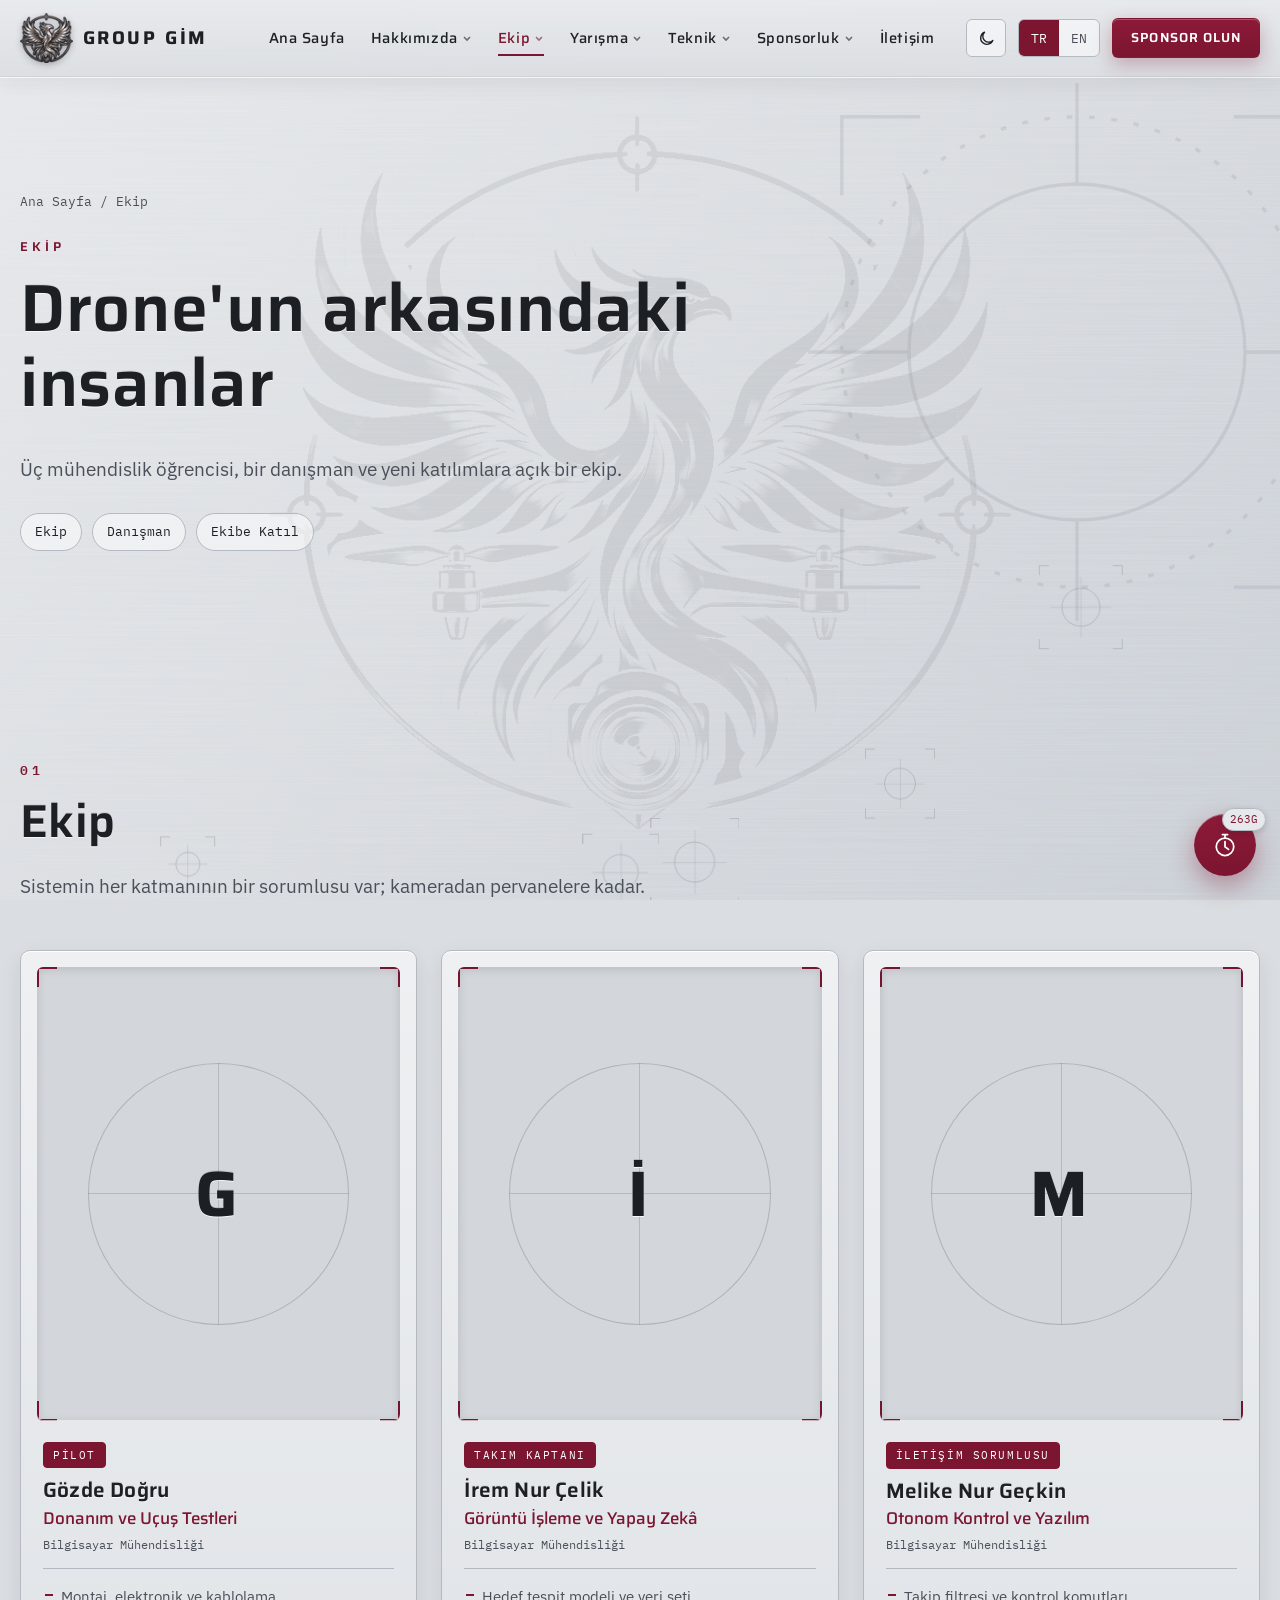
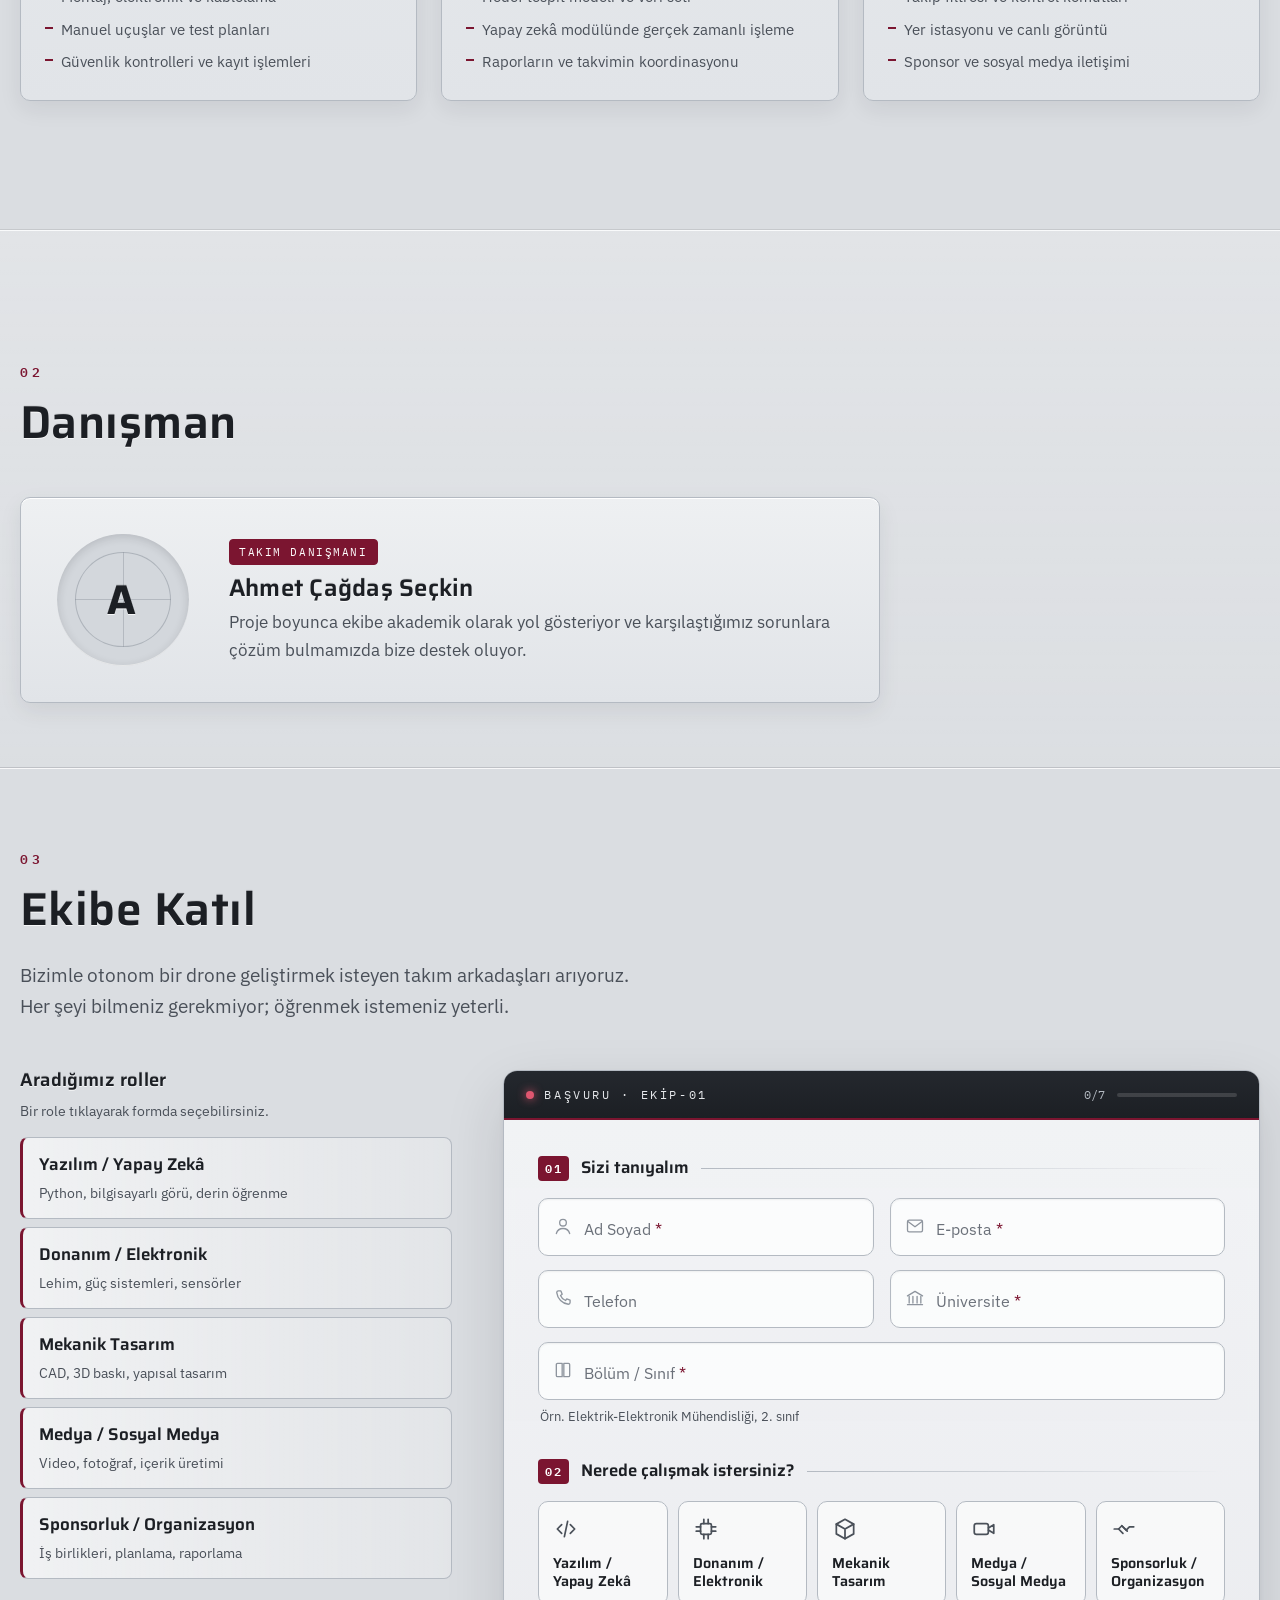
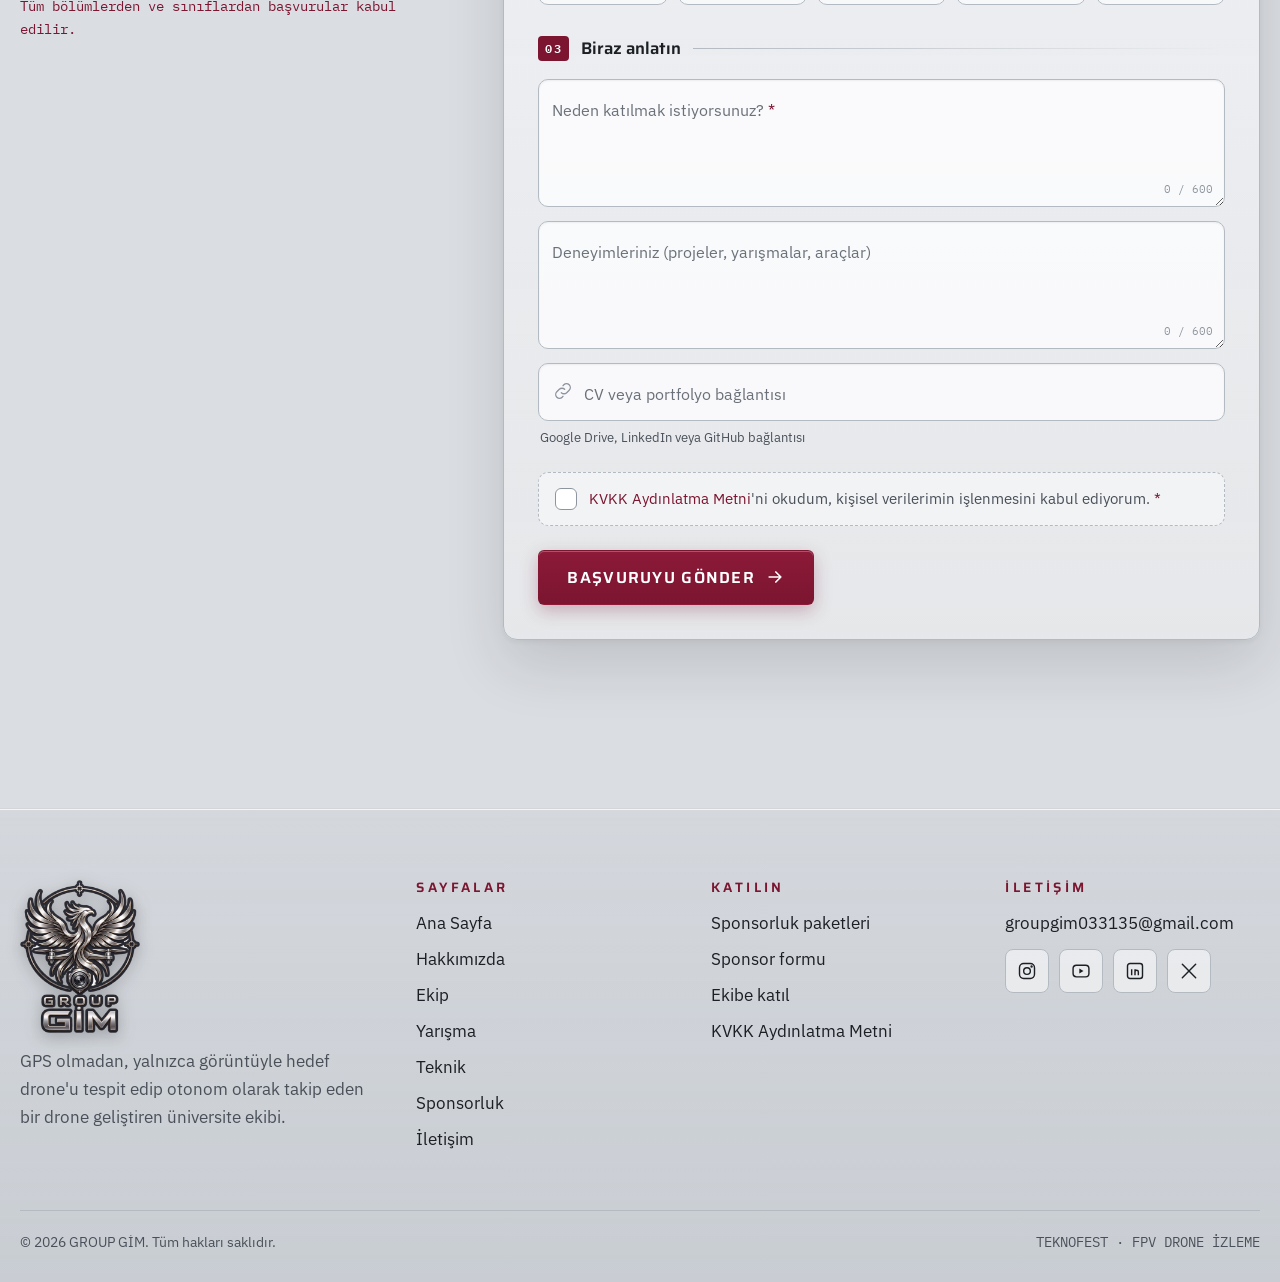
==== commit 503edc56: "Update project pages and styling" ====
--- a/ekip.html
+++ b/ekip.html
@@ -13,7 +13,7 @@
   <link rel="stylesheet" href="https://fonts.googleapis.com/css2?family=IBM+Plex+Mono:wght@400;500&family=IBM+Plex+Sans:wght@400;500;600&family=Saira:wght@500;600;700&display=swap">
     <script>
     // Karanlık / açık mod: sayfa çizilmeden önce uygula (titreme olmasın)
-    try { var t = localStorage.getItem("gim-theme"); if (t !== "dark" && t !== "light") t = matchMedia("(prefers-color-scheme: dark)").matches ? "dark" : "light"; document.documentElement.setAttribute("data-theme", t); } catch (e) {}
+    try { var t = localStorage.getItem("gim-theme"); if (t !== "dark" && t !== "light") t = matchMedia("(prefers-color-scheme: dark)").matches ? "dark" : "light"; document.documentElement.setAttribute("data-theme", t); } catch (e) {}    try { var t = localStorage.getItem("gim-theme") === "dark" ? "dark" : "light"; document.documentElement.setAttribute("data-theme", t); } catch (e) {}
   </script>
   <link rel="stylesheet" href="css/style.css">
   <link rel="stylesheet" href="css/pages.css">
@@ -85,7 +85,7 @@
         <article class="panel panel--hover crew-card" data-reveal data-reveal-delay="3">
           <div class="avatar brk ratio-4x5" aria-hidden="true"><span>M</span></div>
           <div class="crew-body">
-            <div class="crew-tags"><span class="tag" data-en="Communications Lead">İletişim Sorumlusu</span></div>
+            <div class="crew-tags"><span class="tag tag--key" data-en="Communications Lead">İletişim Sorumlusu</span></div>
             <h3>Melike Nur Geçkin</h3>
             <p class="crew-role" data-en="Autonomous Control &amp; Software">Otonom Kontrol ve Yazılım</p>
             <p class="crew-dept mono" data-en="Computer Engineering">Bilgisayar Mühendisliği</p>
--- a/css/style.css
+++ b/css/style.css
@@ -652,4 +652,86 @@
   background: linear-gradient(180deg, #2A2E34, #22252A);
   box-shadow: inset 0 1px 0 rgba(255,255,255,.06), 0 20px 44px rgba(0,0,0,.55);
 }
-[data-theme="dark"] .cdw-box { background: rgba(255,255,255,.04); }+[data-theme="dark"] .cdw-box { background: rgba(255,255,255,.04); }
+
+/* =========================================================
+   KARANLIK MOD — FORMLAR
+   Sınıf adından bağımsız: sitedeki bütün form alanlarına uygulanır.
+   (!important: form alanlarına başka dosyada verilmiş açık renkleri ezmek için)
+   ========================================================= */
+[data-theme="dark"] input:not([type="checkbox"]):not([type="radio"]):not([type="range"]):not([type="submit"]):not([type="button"]):not([type="reset"]):not([type="file"]),
+[data-theme="dark"] textarea,
+[data-theme="dark"] select {
+  background: #17191D !important;
+  color: #E6E8EB !important;
+  border-color: #3B4048 !important;
+  box-shadow: inset 0 1px 3px rgba(0,0,0,.45) !important;
+}
+[data-theme="dark"] input::placeholder,
+[data-theme="dark"] textarea::placeholder { color: #8A919B !important; opacity: 1; }
+[data-theme="dark"] input:focus,
+[data-theme="dark"] textarea:focus,
+[data-theme="dark"] select:focus {
+  border-color: #E8708C !important;
+  box-shadow: inset 0 1px 3px rgba(0,0,0,.45), 0 0 0 3px rgba(232,112,140,.22) !important;
+  outline: none;
+}
+[data-theme="dark"] select option,
+[data-theme="dark"] select optgroup { background: #1E2126; color: #E6E8EB; }
+[data-theme="dark"] input:disabled,
+[data-theme="dark"] textarea:disabled,
+[data-theme="dark"] select:disabled { opacity: .55; }
+/* tarayıcının otomatik doldurduğu alanlar (Chrome sarı/beyaz zemin) */
+[data-theme="dark"] input:-webkit-autofill,
+[data-theme="dark"] textarea:-webkit-autofill,
+[data-theme="dark"] select:-webkit-autofill {
+  -webkit-text-fill-color: #E6E8EB !important;
+  -webkit-box-shadow: 0 0 0 1000px #17191D inset !important;
+  caret-color: #E6E8EB;
+}
+/* onay kutuları, seçim düğmeleri, dosya seçici */
+[data-theme="dark"] input[type="checkbox"],
+[data-theme="dark"] input[type="radio"],
+[data-theme="dark"] input[type="range"] { accent-color: #E8708C; }
+[data-theme="dark"] input[type="file"] { color: #A3A9B2; }
+[data-theme="dark"] input[type="file"]::file-selector-button {
+  background: #2C3036; color: #E6E8EB; border: 1px solid #3B4048; border-radius: 6px; padding: 6px 12px; cursor: pointer;
+}
+/* etiketler, başlıklar, yardım metinleri */
+[data-theme="dark"] label,
+[data-theme="dark"] legend { color: #E6E8EB !important; }
+[data-theme="dark"] fieldset { border-color: #3B4048; }
+[data-theme="dark"] form small,
+[data-theme="dark"] form .hint,
+[data-theme="dark"] form .help { color: #A3A9B2; }
+/* =========================================================
+   KARANLIK MOD — OTOMATİK KUTULAR (js/site.js → darkSurfaces)
+   ========================================================= */
+[data-theme="dark"] .dk-surface {
+  background: linear-gradient(180deg, #272A30, #1E2125) !important;
+  box-shadow: inset 0 1px 0 rgba(255,255,255,.06), 0 18px 40px rgba(0,0,0,.45) !important;
+  color: #E6E8EB;
+}
+[data-theme="dark"] .dk-inner {
+  background: rgba(255,255,255,.04) !important;
+  box-shadow: none !important;
+  color: #E6E8EB;
+}
+[data-theme="dark"] .dk-inner:hover { background: rgba(255,255,255,.07) !important; }
+[data-theme="dark"] .dk-inner:has(input:checked) { background: rgba(232,112,140,.12) !important; border-color: #E8708C !important; }
+/* sayfadaki kartlar: zemin koyulaşır, renkli kenarlıklar korunur */
+[data-theme="dark"] .dk-card {
+  background: linear-gradient(180deg, #2A2E34, #22252A) !important;
+  box-shadow: inset 0 1px 0 rgba(255,255,255,.05), 0 8px 22px rgba(0,0,0,.3) !important;
+  color: #E6E8EB;
+}
+[data-theme="dark"] .dk-card:hover { background: linear-gradient(180deg, #30343B, #262A30) !important; }
+/* açık gri kenarlıklar (renkli kenarlıklar korunur) */
+[data-theme="dark"] .dk-bt { border-top-color: #3B4048 !important; }
+[data-theme="dark"] .dk-br { border-right-color: #3B4048 !important; }
+[data-theme="dark"] .dk-bb { border-bottom-color: #3B4048 !important; }
+[data-theme="dark"] .dk-bl { border-left-color: #3B4048 !important; }
+/* koyu yazılmış metinler */
+[data-theme="dark"] .dk-text { color: #E6E8EB !important; }
+[data-theme="dark"] .dk-text-muted { color: #A3A9B2 !important; }
+[data-theme="dark"] .dk-text-accent { color: #E8708C !important; }
--- a/css/pages.css
+++ b/css/pages.css
@@ -526,4 +526,142 @@
 .formula-key b { display: inline-block; width: 18px; font-family: var(--font-mono); color: var(--cherry); }
 .dist-fig { margin: 0; padding: clamp(18px, 3vw, 28px); }
 .dist-fig svg { width: 100%; height: auto; display: block; }
-.dist-fig figcaption { margin-top: 10px; font-size: .76rem; color: var(--text-muted); }+.dist-fig figcaption { margin-top: 10px; font-size: .76rem; color: var(--text-muted); }
+
+/* =========================================================
+   FORMLAR: tablet ve mobil düzeni
+   ========================================================= */
+@media (max-width: 960px) {
+  .join { grid-template-columns: 1fr; }
+  .opt-grid { grid-template-columns: repeat(3, minmax(0, 1fr)); }
+}
+@media (max-width: 640px) {
+  .form-grid { grid-template-columns: 1fr; }
+  .opt-grid { grid-template-columns: repeat(2, minmax(0, 1fr)); }
+  .opt-box { min-height: 88px; }
+  .opt:last-child:nth-child(odd) { grid-column: 1 / -1; }
+  .gf-head { flex-wrap: wrap; padding: 12px 16px; gap: 10px; }
+  .gf-title { letter-spacing: .14em; }
+  .gf-progress { margin-left: auto; }
+  .gf-bar { width: 80px; }
+  .gf-body { padding: 20px 16px; }
+}
+/* =========================================================
+   KARANLIK MOD — İÇ SAYFALAR
+   (Ekip, Sponsorluk, İletişim, Hakkımızda, Yarışma, Teknik)
+   ========================================================= */
+
+/* ---------- Kiraz zemin + beyaz yazı: koyu kiraz kullan (okunurluk) ---------- */
+[data-theme="dark"] .tag--key,
+[data-theme="dark"] .mv-tag,
+[data-theme="dark"] .gf-sec .mono,
+[data-theme="dark"] .m-step.is-key::before,
+[data-theme="dark"] .next-steps li::before,
+[data-theme="dark"] .yes,
+[data-theme="dark"] .zone--a { background: #A8284D; border-color: #A8284D; color: #fff; }
+[data-theme="dark"] .zone--b { background: #1E2126; color: #E8708C; border-color: #E8708C; }
+
+/* ---------- Etiketler, rozetler, ikon daireleri ---------- */
+[data-theme="dark"] .tag,
+[data-theme="dark"] .m-time { background: rgba(255,255,255,.05); }
+[data-theme="dark"] .m-step.is-key .m-time,
+[data-theme="dark"] .ok { border-color: rgba(232,112,140,.4); }
+[data-theme="dark"] .value-ic {
+  background: linear-gradient(180deg, #2C3036, #202328);
+  box-shadow: inset 0 1px 0 rgba(255,255,255,.06);
+}
+[data-theme="dark"] .callout { border-color: rgba(232,112,140,.35); }
+[data-theme="dark"] .callout p { color: #E9C9D1; }
+[data-theme="dark"] .spec dl div { border-bottom-color: rgba(110,117,127,.45); }
+
+/* ---------- Vurgulu kartlar ---------- */
+[data-theme="dark"] .why-card--answer,
+[data-theme="dark"] .pack--gold {
+  box-shadow: inset 0 1px 0 rgba(255,255,255,.06), 0 0 0 4px rgba(232,112,140,.1), 0 16px 36px rgba(0,0,0,.45);
+}
+
+/* ---------- Yarışma: puan çubuğu, tablolar ---------- */
+[data-theme="dark"] .seg--a { background: linear-gradient(180deg, #2A2E34, #22252A); }
+[data-theme="dark"] .seg--b { background: linear-gradient(180deg, #A8284D, #8A1D3C); }
+[data-theme="dark"] .score td,
+[data-theme="dark"] .podium li,
+[data-theme="dark"] .specs th,
+[data-theme="dark"] .specs td,
+[data-theme="dark"] .pack-list li { border-top-color: rgba(80,86,95,.7); }
+
+/* ---------- Teknik: mimari şeması, tablo, formül ---------- */
+[data-theme="dark"] .arch { background: rgba(255,255,255,.025); }
+[data-theme="dark"] .node {
+  background: linear-gradient(180deg, #2A2E34, #22252A);
+  box-shadow: inset 0 1px 0 rgba(255,255,255,.05), 0 4px 12px rgba(0,0,0,.3);
+}
+[data-theme="dark"] .node--key { box-shadow: inset 0 1px 0 rgba(255,255,255,.05), 0 0 0 3px rgba(232,112,140,.14); }
+[data-theme="dark"] .node--side { background: rgba(255,255,255,.04); box-shadow: none; }
+[data-theme="dark"] .table-wrap { background: rgba(255,255,255,.03); }
+[data-theme="dark"] .specs th { background: rgba(255,255,255,.04); }
+[data-theme="dark"] .formula { background: rgba(255,255,255,.04); }
+
+/* ---------- Ekip: "Aradığımız roller" kartları ---------- */
+[data-theme="dark"] .role-btn {
+  background: linear-gradient(90deg, rgba(255,255,255,.07), rgba(255,255,255,.025)) !important;
+  border-color: #3B4048 !important; border-left-color: var(--cherry) !important;
+}
+[data-theme="dark"] .role-btn b { color: #E6E8EB; }
+[data-theme="dark"] .role-btn span { color: #A3A9B2; }
+[data-theme="dark"] .role-btn:hover { background: rgba(232,112,140,.12) !important; }
+[data-theme="dark"] .role-btn.is-picked {
+  background: rgba(232,112,140,.16) !important;
+  border-color: rgba(232,112,140,.5) !important; border-left-color: var(--cherry) !important;
+}
+
+/* ---------- Form kartı (Ekibe Katıl, Sponsor, İletişim) ---------- */
+[data-theme="dark"] .gim-form {
+  background: linear-gradient(180deg, rgba(39,42,48,.95), rgba(30,33,37,.95)) !important;
+  border-color: #3B4048 !important;
+  box-shadow: inset 0 1px 0 rgba(255,255,255,.06), 0 24px 60px rgba(0,0,0,.5), 0 2px 6px rgba(0,0,0,.3) !important;
+}
+[data-theme="dark"] .gf-head { background: linear-gradient(180deg, #17191D, #111316); }
+/* kayan etiketler: boşken gri, yazarken kiraz, doluyken açık gri */
+[data-theme="dark"] .fl label { color: #8A919B !important; }
+[data-theme="dark"] .fl input:focus + label,
+[data-theme="dark"] .fl textarea:focus + label { color: #E8708C !important; }
+[data-theme="dark"] .fl input:not(:focus):not(:placeholder-shown) + label,
+[data-theme="dark"] .fl textarea:not(:focus):not(:placeholder-shown) + label { color: #A3A9B2 !important; }
+[data-theme="dark"] .f-ic { stroke: #7D848E; }
+[data-theme="dark"] .fl:focus-within .f-ic { stroke: #E8708C; }
+[data-theme="dark"] .counter { color: #8A919B; }
+/* hata / geçerli durumları */
+[data-theme="dark"] .err { color: #F08CA2; }
+[data-theme="dark"] .err::before { background: #C2334F; }
+[data-theme="dark"] .invalid.fl input,
+[data-theme="dark"] .invalid.fl textarea { background: rgba(194,51,79,.12) !important; border-color: #E0566F !important; }
+[data-theme="dark"] .invalid .f-ic { stroke: #E0566F; }
+[data-theme="dark"] .fl.is-valid input:not(:focus),
+[data-theme="dark"] .fl.is-valid textarea:not(:focus) { border-color: #4F7A60 !important; }
+[data-theme="dark"] .fl.is-valid::after { border-color: #6CC08B; }
+/* seçim kartları */
+[data-theme="dark"] .opt-box {
+  background: rgba(255,255,255,.04) !important;
+  border-color: #3B4048 !important;
+  box-shadow: none !important;
+}
+[data-theme="dark"] .opt-box b { color: #E6E8EB; }
+[data-theme="dark"] .opt:hover .opt-box { border-color: #575D66 !important; background: rgba(255,255,255,.07) !important; }
+[data-theme="dark"] .opt input:checked + .opt-box {
+  background: linear-gradient(180deg, #A8284D, #8A1D3C) !important;
+  border-color: #E8708C !important; color: #fff;
+  box-shadow: 0 10px 22px rgba(0,0,0,.4) !important;
+}
+[data-theme="dark"] .opt input:checked + .opt-box b { color: #fff; }
+[data-theme="dark"] .invalid .opt-box { border-color: #C2334F !important; }
+/* KVKK onay kutusu */
+[data-theme="dark"] .check {
+  background: rgba(255,255,255,.03) !important;
+  border-color: #4A5059 !important;
+  color: #A3A9B2 !important;
+}
+[data-theme="dark"] .check-box { background: #17191D; border-color: #6E757F; }
+[data-theme="dark"] .check input:checked + .check-box { background: #A8284D; border-color: #A8284D; }
+[data-theme="dark"] .check.invalid { background: rgba(194,51,79,.1) !important; border-color: #C2334F !important; }
+[data-theme="dark"] .form-status.is-ok { color: #6CC08B; }
+[data-theme="dark"] .form-status.is-error { color: #F08CA2; }
